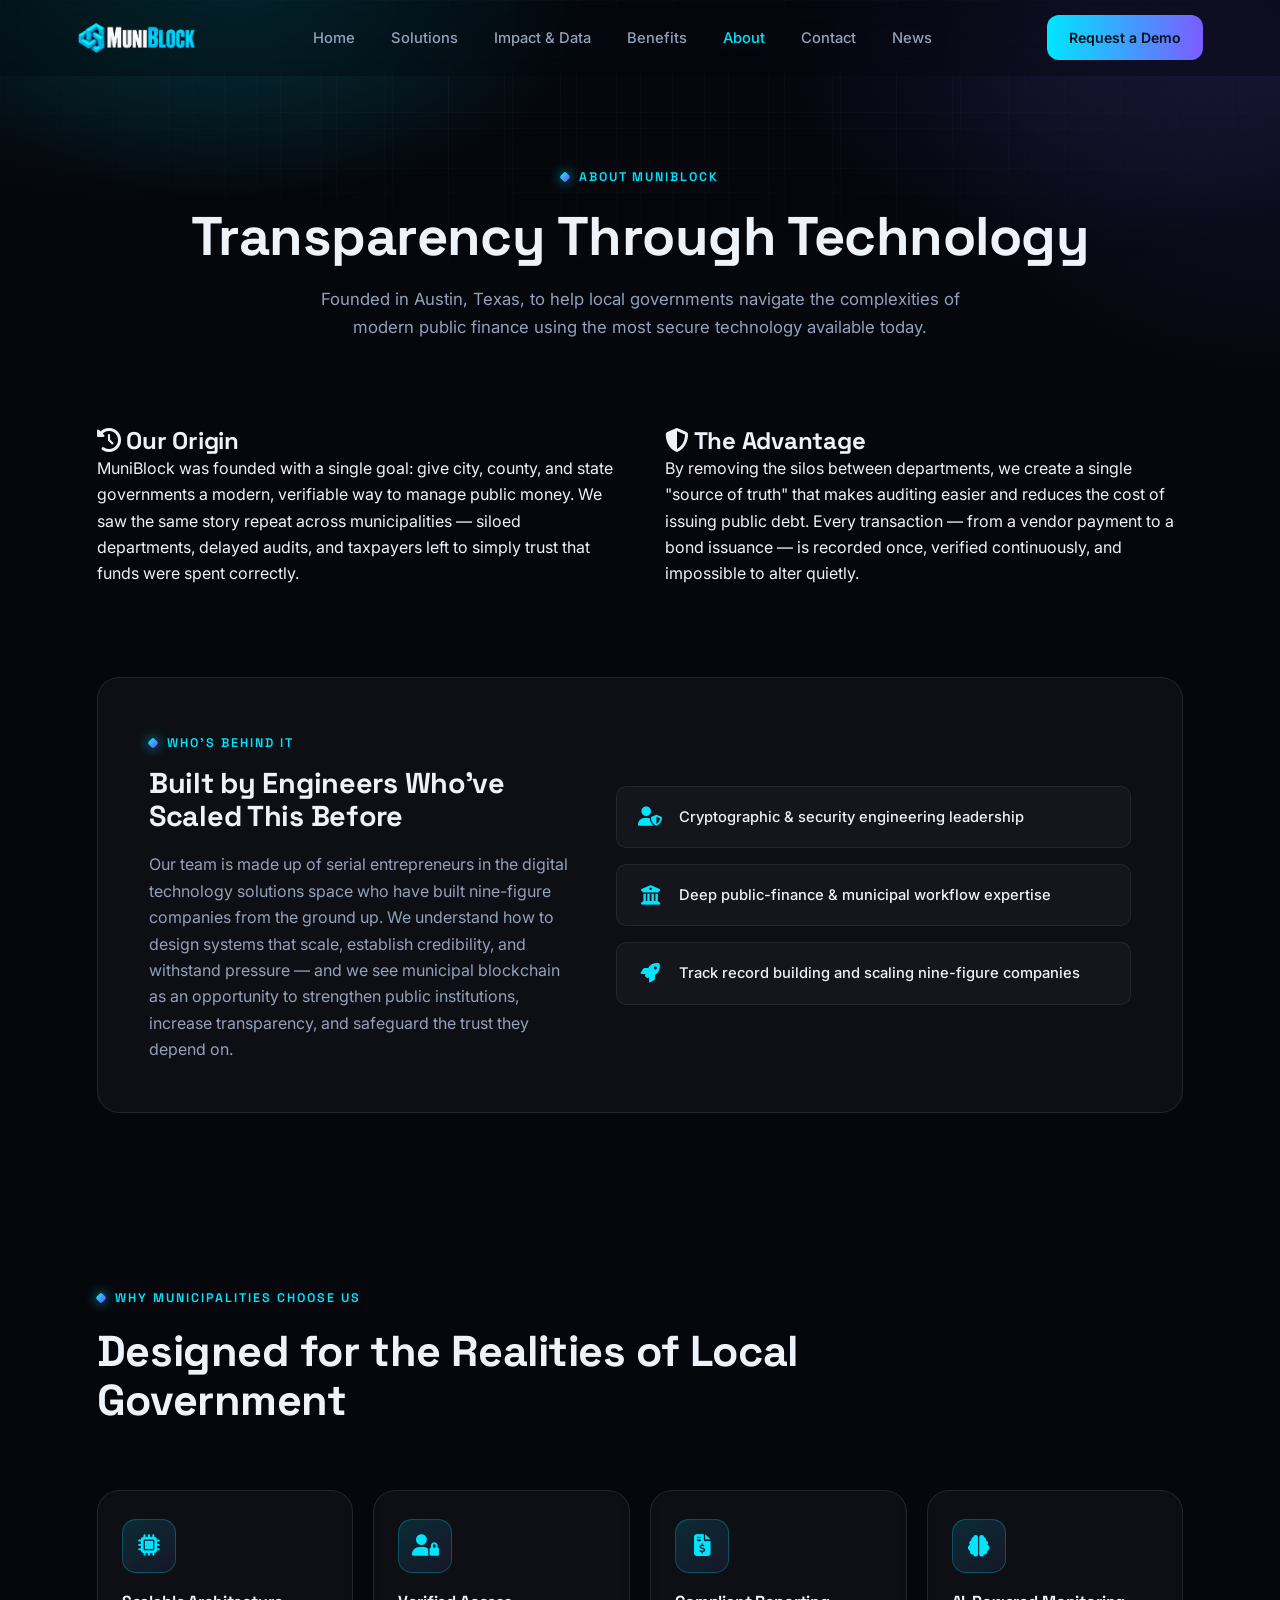
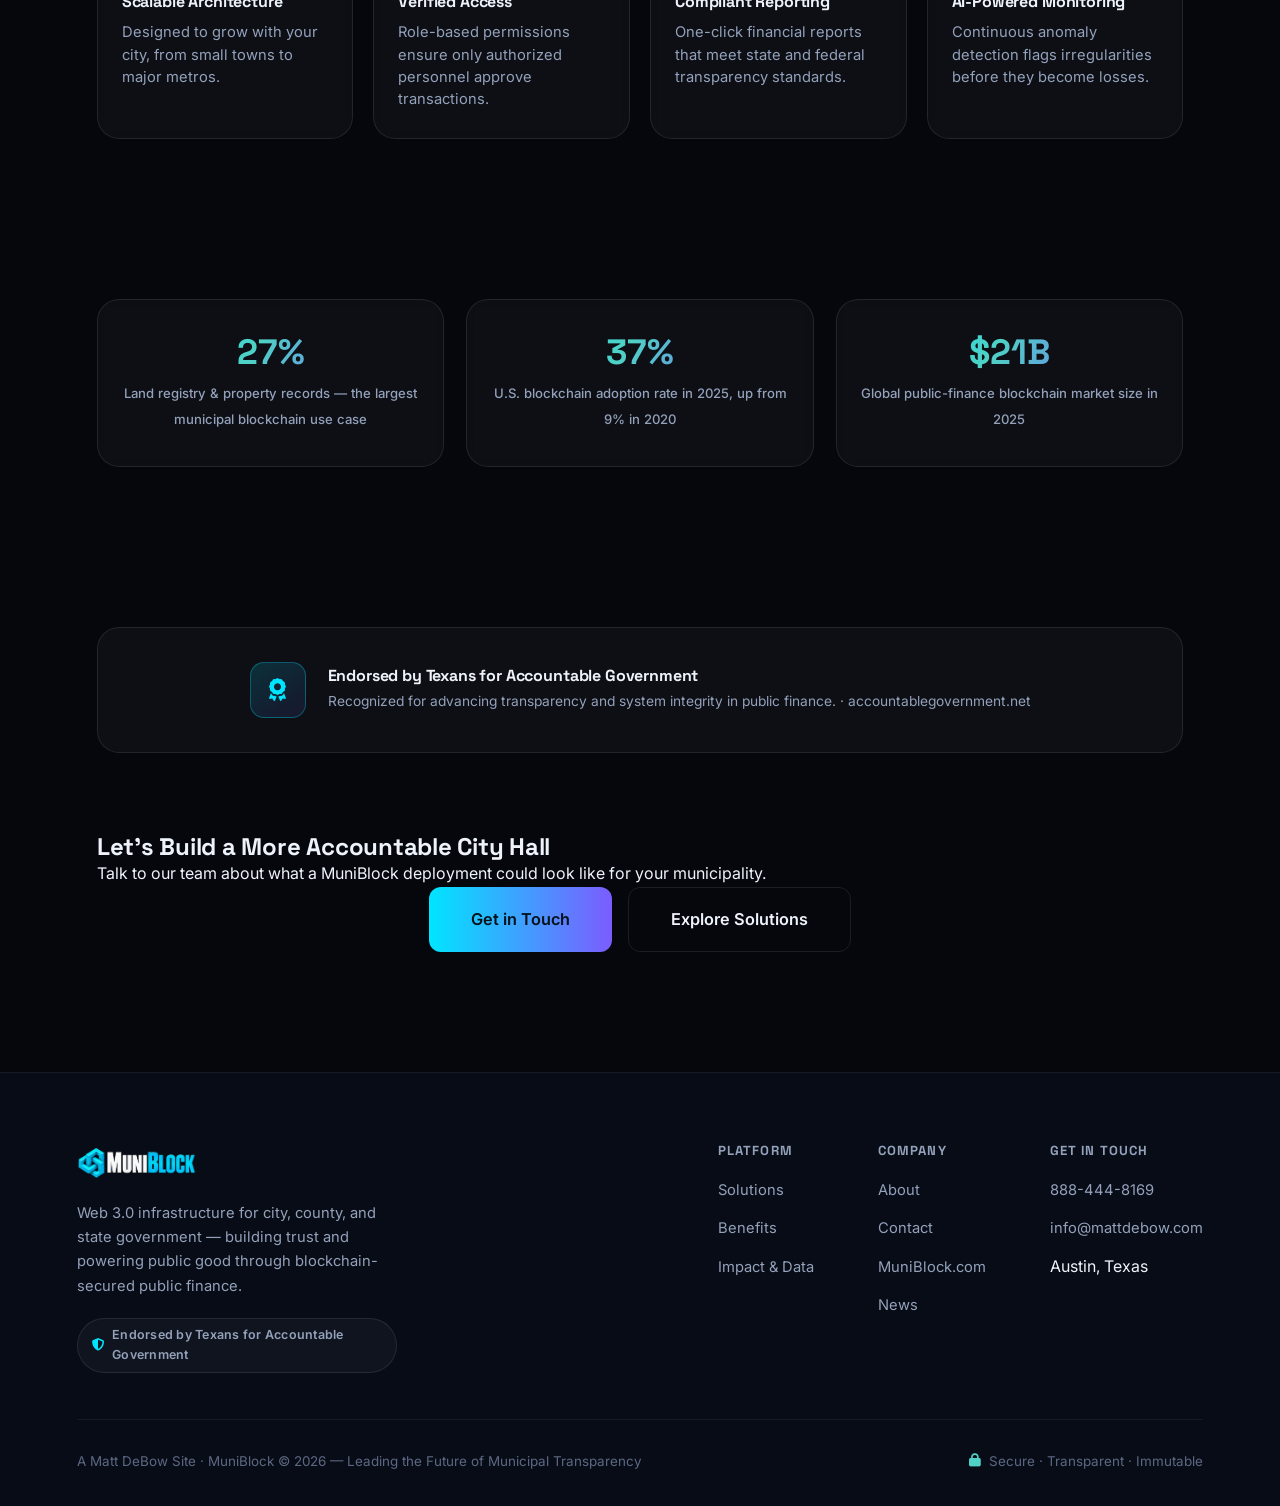
==== about.html @ d95deb4a "!San_marcos" ====
<!DOCTYPE html>
<html lang="en">
<head>
    <meta charset="UTF-8">
    <meta name="viewport" content="width=device-width, initial-scale=1.0">
    <title>About | MuniBlock</title>
    <meta name="description" content="MuniBlock was founded in Austin, Texas to help local governments modernize public finance with blockchain-secured, verifiable technology.">
    <link rel="icon" href="images/favicon.svg" type="image/svg+xml">
    <link rel="preconnect" href="https://fonts.googleapis.com">
    <link rel="preconnect" href="https://fonts.gstatic.com" crossorigin>
    <link href="https://fonts.googleapis.com/css2?family=Space+Grotesk:wght@500;600;700&family=Inter:wght@400;500;600;700&display=swap" rel="stylesheet">
    <link href="https://cdnjs.cloudflare.com/ajax/libs/font-awesome/6.5.1/css/all.min.css" rel="stylesheet">
    <link rel="stylesheet" href="css/global.css">
    <link rel="stylesheet" href="css/about.css">
</head>
<body>

    <div id="header-placeholder"></div>

    <header class="page-hero">
        <div class="eyebrow">About MuniBlock</div>
        <h1>Transparency Through Technology</h1>
        <p>Founded in Austin, Texas, to help local governments navigate the complexities of modern public finance using the most secure technology available today.</p>
    </header>

    <div class="container">

        <section class="about-intro grid-2 reveal">
            <div>
                <h2 class="section-title"><i class="fas fa-clock-rotate-left"></i> Our Origin</h2>
                <p>MuniBlock was founded with a single goal: give city, county, and state governments a modern, verifiable way to manage public money. We saw the same story repeat across municipalities — siloed departments, delayed audits, and taxpayers left to simply trust that funds were spent correctly.</p>
            </div>
            <div>
                <h2 class="section-title"><i class="fas fa-shield-halved"></i> The Advantage</h2>
                <p>By removing the silos between departments, we create a single "source of truth" that makes auditing easier and reduces the cost of issuing public debt. Every transaction — from a vendor payment to a bond issuance — is recorded once, verified continuously, and impossible to alter quietly.</p>
            </div>
        </section>

        <section class="team-panel reveal">
            <div>
                <div class="eyebrow">Who's Behind It</div>
                <h2>Built by Engineers Who've Scaled This Before</h2>
                <p>Our team is made up of serial entrepreneurs in the digital technology solutions space who have built nine-figure companies from the ground up. We understand how to design systems that scale, establish credibility, and withstand pressure — and we see municipal blockchain as an opportunity to strengthen public institutions, increase transparency, and safeguard the trust they depend on.</p>
            </div>
            <div class="team-badges">
                <div class="team-badge"><i class="fas fa-user-shield"></i><span>Cryptographic &amp; security engineering leadership</span></div>
                <div class="team-badge"><i class="fas fa-building-columns"></i><span>Deep public-finance &amp; municipal workflow expertise</span></div>
                <div class="team-badge"><i class="fas fa-rocket"></i><span>Track record building and scaling nine-figure companies</span></div>
            </div>
        </section>

        <section class="section-tight">
            <div class="section-header align-left reveal">
                <div class="eyebrow">Why Municipalities Choose Us</div>
                <h2>Designed for the Realities of Local Government</h2>
            </div>

            <div class="advantage-grid reveal-stagger">
                <div class="card">
                    <div class="icon-badge"><i class="fas fa-microchip"></i></div>
                    <h4 style="margin-bottom:10px; margin-top:20px;">Scalable Architecture</h4>
                    <p style="color:var(--text-dim); font-size:0.92rem;">Designed to grow with your city, from small towns to major metros.</p>
                </div>
                <div class="card">
                    <div class="icon-badge"><i class="fas fa-user-lock"></i></div>
                    <h4 style="margin-bottom:10px; margin-top:20px;">Verified Access</h4>
                    <p style="color:var(--text-dim); font-size:0.92rem;">Role-based permissions ensure only authorized personnel approve transactions.</p>
                </div>
                <div class="card">
                    <div class="icon-badge"><i class="fas fa-file-invoice-dollar"></i></div>
                    <h4 style="margin-bottom:10px; margin-top:20px;">Compliant Reporting</h4>
                    <p style="color:var(--text-dim); font-size:0.92rem;">One-click financial reports that meet state and federal transparency standards.</p>
                </div>
                <div class="card">
                    <div class="icon-badge"><i class="fas fa-brain"></i></div>
                    <h4 style="margin-bottom:10px; margin-top:20px;">AI-Powered Monitoring</h4>
                    <p style="color:var(--text-dim); font-size:0.92rem;">Continuous anomaly detection flags irregularities before they become losses.</p>
                </div>
            </div>
        </section>

        <section class="section-tight">
            <div class="mini-stats reveal-stagger">
                <div class="card mini-stat">
                    <span class="stat-num"><span class="counter" data-target="30" data-suffix="%">0%</span></span>
                    <span class="stat-label">Land registry &amp; property records — the largest municipal blockchain use case</span>
                </div>
                <div class="card mini-stat">
                    <span class="stat-num"><span class="counter" data-target="42" data-suffix="%">0%</span></span>
                    <span class="stat-label">U.S. blockchain adoption rate in 2025, up from 9% in 2020</span>
                </div>
                <div class="card mini-stat">
                    <span class="stat-num"><span class="counter" data-target="24" data-prefix="$" data-suffix="B">$0B</span></span>
                    <span class="stat-label">Global public-finance blockchain market size in 2025</span>
                </div>
            </div>
        </section>

        <section class="section-tight">
            <div class="endorsement-strip reveal">
                <div class="badge-icon"><i class="fas fa-award"></i></div>
                <div style="text-align:left;">
                    <h5>Endorsed by Texans for Accountable Government</h5>
                    <p>Recognized for advancing transparency and system integrity in public finance. &middot; accountablegovernment.net</p>
                </div>
            </div>
        </section>

    </div>

    <section class="container" style="padding-bottom: 120px;">
        <div class="cta-banner reveal">
            <h2>Let's Build a More Accountable City Hall</h2>
            <p>Talk to our team about what a MuniBlock deployment could look like for your municipality.</p>
            <div class="hero-btns">
                <a href="contact.html" class="btn btn-large">Get in Touch</a>
                <a href="solutions.html" class="btn btn-outline btn-large">Explore Solutions</a>
            </div>
        </div>
    </section>

    <div id="footer-placeholder"></div>

    <script src="js/main.js"></script>
</body>
</html>
---- css/global.css ----
/* =========================================================================
   MUNIBLOCK — GLOBAL DESIGN SYSTEM
   Cybersecurity / Web3 / municipal-finance aesthetic.
   Deep space navy, electric cyan + violet accents, glass surfaces.
   ========================================================================= */

:root {
    /* --- Core surfaces --- */
    --bg: #05070d;
    --bg-alt: #080c16;
    --bg-soft: #0a0f1c;
    --surface: #0d1420;
    --surface-2: #101a2c;
    --glass: rgba(255, 255, 255, 0.035);
    --glass-strong: rgba(255, 255, 255, 0.06);
    --border: rgba(255, 255, 255, 0.09);
    --border-soft: rgba(255, 255, 255, 0.06);

    /* --- Brand accents --- */
    --cyan: #00e5ff;
    --cyan-soft: #4fd1c5;
    --violet: #7c5cff;
    --violet-soft: #a78bfa;
    --green: #34d399;
    --red: #f87171;
    --amber: #fbbf24;

    --gradient-brand: linear-gradient(120deg, #00e5ff 0%, #4fd1c5 45%, #7c5cff 100%);
    --gradient-brand-flat: linear-gradient(90deg, #00e5ff, #7c5cff);
    --gradient-fade: linear-gradient(180deg, rgba(0, 229, 255, 0.08), transparent 70%);
    --gradient-card: linear-gradient(160deg, rgba(0, 229, 255, 0.07), rgba(124, 92, 255, 0.02) 60%);

    /* --- Text --- */
    --text: #eef3fb;
    --text-dim: #93a1ba;
    --text-dimmer: #5c6883;

    /* --- Shape / motion --- */
    --radius-lg: 22px;
    --radius: 16px;
    --radius-sm: 10px;
    --transition: 0.25s cubic-bezier(0.4, 0, 0.2, 1);
    --transition-slow: 0.6s cubic-bezier(0.16, 1, 0.3, 1);
    --shadow-glow-cyan: 0 0 1px rgba(0, 229, 255, 0.6), 0 12px 40px rgba(0, 229, 255, 0.12);
    --shadow-glow-violet: 0 12px 40px rgba(124, 92, 255, 0.18);
    --shadow-card: 0 20px 60px rgba(0, 0, 0, 0.45);
    --nav-h: 76px;
}

/* =========================================================================
   RESET
   ========================================================================= */
* {
    margin: 0;
    padding: 0;
    box-sizing: border-box;
}

html {
    scroll-behavior: smooth;
    scroll-padding-top: var(--nav-h);
}

body {
    background-color: var(--bg);
    color: var(--text);
    font-family: 'Inter', -apple-system, BlinkMacSystemFont, 'Segoe UI', sans-serif;
    line-height: 1.65;
    overflow-x: hidden;
    position: relative;
}

img { max-width: 100%; display: block; }
a { color: inherit; }
ul { list-style: none; }
button { font-family: inherit; }

h1, h2, h3, h4, h5 {
    font-family: 'Space Grotesk', 'Inter', sans-serif;
    font-weight: 700;
    line-height: 1.15;
    letter-spacing: -0.01em;
}

::selection { background: rgba(0, 229, 255, 0.25); color: #fff; }

/* Ambient grid + glow backdrop applied globally */
body::before {
    content: "";
    position: fixed;
    inset: 0;
    z-index: -2;
    background-image:
        linear-gradient(rgba(255, 255, 255, 0.025) 1px, transparent 1px),
        linear-gradient(90deg, rgba(255, 255, 255, 0.025) 1px, transparent 1px);
    background-size: 64px 64px;
    mask-image: radial-gradient(ellipse 90% 60% at 50% 0%, #000 10%, transparent 75%);
    -webkit-mask-image: radial-gradient(ellipse 90% 60% at 50% 0%, #000 10%, transparent 75%);
}

body::after {
    content: "";
    position: fixed;
    inset: 0;
    z-index: -3;
    background:
        radial-gradient(700px 420px at 12% -5%, rgba(0, 229, 255, 0.10), transparent 60%),
        radial-gradient(600px 500px at 100% 10%, rgba(124, 92, 255, 0.10), transparent 60%),
        var(--bg);
}

/* =========================================================================
   LAYOUT PRIMITIVES
   ========================================================================= */
.container { max-width: 1240px; margin: 0 auto; padding: 0 6%; }
.section { padding: 120px 0; position: relative; }
.section-tight { padding: 80px 0; }

@media (max-width: 992px) {
    .section { padding: 90px 0; }
}
@media (max-width: 600px) {
    .container { padding: 0 24px; }
    .section { padding: 70px 0; }
}

.section-header { text-align: center; max-width: 760px; margin: 0 auto 64px; }
.section-header.align-left { margin-left: 0; text-align: left; }

.eyebrow {
    display: inline-flex;
    align-items: center;
    gap: 10px;
    font-family: 'Space Grotesk', sans-serif;
    font-size: 0.78rem;
    font-weight: 600;
    letter-spacing: 0.16em;
    text-transform: uppercase;
    color: var(--cyan);
    margin-bottom: 18px;
}

.eyebrow::before {
    content: "";
    width: 8px;
    height: 8px;
    border-radius: 2px;
    background: var(--gradient-brand-flat);
    box-shadow: 0 0 12px rgba(0, 229, 255, 0.8);
    transform: rotate(45deg);
    flex-shrink: 0;
}

.section-header h2, .section-title-lg {
    font-size: clamp(1.9rem, 3.4vw, 2.7rem);
    margin-bottom: 18px;
}

.section-header p {
    color: var(--text-dim);
    font-size: 1.08rem;
    max-width: 620px;
    margin: 0 auto;
}

.section-header.align-left p { margin: 0; }

.text-gradient {
    background: var(--gradient-brand);
    -webkit-background-clip: text;
    background-clip: text;
    color: transparent;
}

.pill-tag {
    display: inline-flex;
    align-items: center;
    gap: 8px;
    padding: 6px 14px;
    border-radius: 100px;
    background: var(--glass);
    border: 1px solid var(--border);
    font-size: 0.78rem;
    font-weight: 600;
    color: var(--text-dim);
    letter-spacing: 0.02em;
}

/* =========================================================================
   PAGE HERO (shared, smaller hero for interior pages)
   ========================================================================= */
.page-hero {
    position: relative;
    padding: calc(var(--nav-h) + 86px) 6% 86px;
    text-align: center;
    overflow: hidden;
    isolation: isolate;
}

.page-hero::before {
    content: "";
    position: absolute;
    inset: 0;
    z-index: -1;
    background-image:
        linear-gradient(rgba(255, 255, 255, 0.03) 1px, transparent 1px),
        linear-gradient(90deg, rgba(255, 255, 255, 0.03) 1px, transparent 1px);
    background-size: 56px 56px;
    mask-image: radial-gradient(ellipse 80% 100% at 50% 0%, #000 0%, transparent 80%);
    -webkit-mask-image: radial-gradient(ellipse 80% 100% at 50% 0%, #000 0%, transparent 80%);
}

.page-hero::after {
    content: "";
    position: absolute;
    inset: 0;
    z-index: -1;
    background:
        radial-gradient(560px 320px at 20% 0%, rgba(0, 229, 255, 0.12), transparent 65%),
        radial-gradient(520px 340px at 85% 10%, rgba(124, 92, 255, 0.11), transparent 65%);
}

.page-hero .eyebrow { justify-content: center; }
.page-hero h1 { font-size: clamp(2.2rem, 4.4vw, 3.4rem); margin-bottom: 18px; }
.page-hero p { color: var(--text-dim); max-width: 640px; margin: 0 auto; font-size: 1.05rem; }

@media (max-width: 700px) {
    .page-hero { padding: calc(var(--nav-h) + 60px) 6% 60px; }
}

/* =========================================================================
   CHAIN-LINK DIVIDER (brand motif, reused across pages)
   ========================================================================= */
.chain-divider {
    height: 22px;
    background-image: repeating-linear-gradient(
        90deg,
        transparent 0, transparent 10px,
        rgba(0, 229, 255, 0.35) 10px, rgba(0, 229, 255, 0.35) 26px,
        transparent 26px, transparent 36px
    );
    -webkit-mask-image: radial-gradient(ellipse 8px 8px, #000 60%, transparent 65%);
    mask-image: radial-gradient(ellipse 8px 8px, #000 60%, transparent 65%);
    -webkit-mask-repeat: repeat-x;
    mask-repeat: repeat-x;
    -webkit-mask-size: 36px 22px;
    mask-size: 36px 22px;
    opacity: 0.5;
}

.divider-fade {
    height: 1px;
    background: linear-gradient(90deg, transparent, var(--border) 20%, var(--border) 80%, transparent);
}

/* =========================================================================
   NAVIGATION
   ========================================================================= */
nav {
    display: flex;
    justify-content: space-between;
    align-items: center;
    padding: 0 6%;
    height: var(--nav-h);
    background: rgba(5, 7, 13, 0.35);
    backdrop-filter: blur(18px);
    -webkit-backdrop-filter: blur(18px);
    position: fixed;
    width: 100%;
    top: 0;
    z-index: 1000;
    border-bottom: 1px solid transparent;
    transition: background var(--transition), border-color var(--transition);
}

.logo-img {
    height: 40px; /* Adjust height to match your navbar layout */
    width: auto;  /* Maintains aspect ratio */
    display: block;
}

nav.scrolled {
    background: rgba(6, 9, 17, 0.82);
    border-bottom: 1px solid var(--border-soft);
}

.logo-link {
    text-decoration: none;
    color: inherit;
    display: flex;
    align-items: center;
    gap: 12px;
}

.logo-mark {
    width: 38px;
    height: 38px;
    border-radius: 10px;
    background: linear-gradient(145deg, rgba(0, 229, 255, 0.16), rgba(124, 92, 255, 0.12));
    border: 1px solid rgba(0, 229, 255, 0.35);
    display: flex;
    align-items: center;
    justify-content: center;
    position: relative;
    flex-shrink: 0;
}

.logo-mark svg { width: 20px; height: 20px; }

.logo {
    font-family: 'Space Grotesk', sans-serif;
    font-size: 1.3rem;
    font-weight: 700;
    letter-spacing: -0.01em;
}

.logo span { color: var(--cyan); }

nav ul { display: flex; align-items: center; gap: 36px; }

nav ul li a {
    color: var(--text-dim);
    text-decoration: none;
    font-size: 0.92rem;
    font-weight: 500;
    transition: color var(--transition);
    position: relative;
}

nav ul li a::after {
    content: "";
    position: absolute;
    left: 0;
    bottom: -6px;
    width: 0;
    height: 2px;
    background: var(--gradient-brand-flat);
    transition: width var(--transition);
}

nav ul li a:hover { color: var(--text); }
nav ul li a:hover::after { width: 100%; }
nav ul li a.active { color: var(--cyan); }

.nav-cta { display: flex; align-items: center; gap: 28px; }
.nav-cta .btn { padding: 11px 22px; font-size: 0.88rem; }

/* Mobile nav toggle */
.nav-toggle { display: none; }
.nav-toggle-label {
    display: none;
    cursor: pointer;
    padding: 0;
    z-index: 1001;
    width: 28px;
    height: 24px;
    align-items: center;
    justify-content: center;
    margin-left: auto;
}

.nav-toggle-label span,
.nav-toggle-label span::before,
.nav-toggle-label span::after {
    display: block;
    background: var(--text);
    height: 2px;
    width: 24px;
    position: relative;
    transition: all 0.3s ease;
    border-radius: 2px;
}

.nav-toggle-label span::before,
.nav-toggle-label span::after { content: ''; position: absolute; left: 0; }
.nav-toggle-label span::before { top: -8px; }
.nav-toggle-label span::after { top: 8px; }

.nav-toggle:checked ~ .nav-toggle-label span { background: transparent; }
.nav-toggle:checked ~ .nav-toggle-label span::before { top: 0; transform: rotate(45deg); }
.nav-toggle:checked ~ .nav-toggle-label span::after { top: 0; transform: rotate(-45deg); }

@media screen and (max-width: 860px) {
    .nav-toggle-label { display: flex; }

    .nav-cta .btn { display: none; }

    nav ul {
        position: fixed;
        top: 0;
        left: 0;
        width: 100%;
        height: 100vh;
        background: rgba(5, 7, 13, 0.98);
        backdrop-filter: blur(20px);
        flex-direction: column;
        align-items: center;
        justify-content: center;
        gap: 34px;
        clip-path: circle(0px at top right);
        transition: clip-path 0.4s ease-in-out;
    }

    .nav-toggle:checked ~ ul { clip-path: circle(150% at top right); }

    nav ul li a {
        font-size: 1.4rem;
        color: var(--text) !important;
    }
}

/* =========================================================================
   BUTTONS
   ========================================================================= */
.btn {
    background: var(--gradient-brand-flat);
    color: #04121a;
    padding: 15px 32px;
    border-radius: 12px;
    text-decoration: none;
    font-weight: 600;
    font-size: 0.95rem;
    transition: transform var(--transition), box-shadow var(--transition), filter var(--transition);
    display: inline-flex;
    align-items: center;
    gap: 10px;
    border: none;
    cursor: pointer;
    white-space: nowrap;
}

.btn:hover {
    transform: translateY(-3px);
    box-shadow: 0 14px 34px rgba(0, 229, 255, 0.28);
    filter: brightness(1.06);
}

.btn-outline {
    background: transparent;
    color: var(--text);
    border: 1px solid var(--border);
    box-shadow: none;
}

.btn-outline:hover {
    border-color: var(--cyan);
    color: var(--cyan);
    box-shadow: 0 0 0 1px rgba(0, 229, 255, 0.2), 0 10px 30px rgba(0, 229, 255, 0.12);
}

.btn-ghost {
    background: transparent;
    color: var(--cyan);
    padding: 8px 0;
    border-radius: 0;
}

.btn-ghost:hover { transform: translateX(4px); box-shadow: none; }
.btn-large { padding: 18px 42px; font-size: 1.02rem; }
.btn-block { width: 100%; justify-content: center; }

.hero-btns { display: flex; gap: 16px; flex-wrap: wrap; justify-content: center; }

/* =========================================================================
   CARDS (glass)
   ========================================================================= */
.card, .feature-card {
    background: var(--glass);
    border: 1px solid var(--border);
    border-radius: var(--radius-lg);
    backdrop-filter: blur(6px);
    transition: transform var(--transition-slow), border-color var(--transition), background var(--transition);
    position: relative;
    overflow: hidden;
}

.card::before, .feature-card::before {
    content: "";
    position: absolute;
    inset: 0;
    background: var(--gradient-card);
    opacity: 0;
    transition: opacity var(--transition);
    pointer-events: none;
}

.card:hover, .feature-card:hover {
    transform: translateY(-6px);
    border-color: rgba(0, 229, 255, 0.4);
    background: var(--glass-strong);
}

.card:hover::before, .feature-card:hover::before { opacity: 1; }

.feature-grid {
    display: grid;
    grid-template-columns: repeat(auto-fit, minmax(280px, 1fr));
    gap: 26px;
}

.feature-card {
    padding: 42px 36px;
    text-align: left;
}

.feature-card .icon-badge { margin-bottom: 24px; }
.feature-card h3 { font-size: 1.18rem; margin-bottom: 12px; }
.feature-card p { color: var(--text-dim); font-size: 0.96rem; }

.icon-badge {
    width: 54px;
    height: 54px;
    border-radius: 14px;
    background: linear-gradient(145deg, rgba(0, 229, 255, 0.14), rgba(124, 92, 255, 0.08));
    border: 1px solid rgba(0, 229, 255, 0.25);
    display: flex;
    align-items: center;
    justify-content: center;
    font-size: 1.35rem;
    color: var(--cyan);
    position: relative;
    z-index: 1;
}

/* =========================================================================
   STAT STRIP / COUNTERS
   ========================================================================= */
.stat-strip {
    display: grid;
    grid-template-columns: repeat(4, 1fr);
    border: 1px solid var(--border);
    border-radius: var(--radius-lg);
    background: var(--glass);
    backdrop-filter: blur(6px);
    overflow: hidden;
}

.stat-item {
    padding: 32px 24px;
    text-align: center;
    border-right: 1px solid var(--border-soft);
    position: relative;
}

.stat-item:last-child { border-right: none; }

.stat-num {
    font-family: 'Space Grotesk', sans-serif;
    font-size: clamp(1.8rem, 3vw, 2.6rem);
    font-weight: 700;
    background: var(--gradient-brand);
    -webkit-background-clip: text;
    background-clip: text;
    color: transparent;
    display: block;
    line-height: 1;
    margin-bottom: 10px;
}

.stat-label {
    font-size: 0.82rem;
    color: var(--text-dim);
    font-weight: 500;
}

@media (max-width: 860px) {
    .stat-strip { grid-template-columns: repeat(2, 1fr); }
    .stat-item:nth-child(2) { border-right: none; }
    .stat-item:nth-child(1), .stat-item:nth-child(2) { border-bottom: 1px solid var(--border-soft); }
}

/* =========================================================================
   REVEAL ON SCROLL
   ========================================================================= */
.reveal {
    opacity: 0;
    transform: translateY(28px);
    transition: opacity 0.8s cubic-bezier(0.16, 1, 0.3, 1), transform 0.8s cubic-bezier(0.16, 1, 0.3, 1);
}
.reveal.in-view { opacity: 1; transform: translateY(0); }
.reveal-stagger.in-view > * { opacity: 1; transform: translateY(0); }
.reveal-stagger > * {
    opacity: 0;
    transform: translateY(24px);
    transition: opacity 0.7s cubic-bezier(0.16, 1, 0.3, 1), transform 0.7s cubic-bezier(0.16, 1, 0.3, 1);
}
.reveal-stagger > *:nth-child(1) { transition-delay: 0.03s; }
.reveal-stagger > *:nth-child(2) { transition-delay: 0.11s; }
.reveal-stagger > *:nth-child(3) { transition-delay: 0.19s; }
.reveal-stagger > *:nth-child(4) { transition-delay: 0.27s; }
.reveal-stagger > *:nth-child(5) { transition-delay: 0.35s; }
.reveal-stagger > *:nth-child(6) { transition-delay: 0.43s; }

@media (prefers-reduced-motion: reduce) {
    .reveal, .reveal-stagger > * { opacity: 1; transform: none; transition: none; }
    html { scroll-behavior: auto; }
}

/* =========================================================================
   TABLES (legacy vs blockchain / ROI)
   ========================================================================= */
.data-table-wrap {
    border: 1px solid var(--border);
    border-radius: var(--radius-lg);
    overflow: hidden;
    background: var(--glass);
}

table.data-table { width: 100%; border-collapse: collapse; font-size: 0.92rem; }

.data-table th {
    text-align: left;
    padding: 16px 22px;
    background: rgba(255, 255, 255, 0.04);
    color: var(--text);
    font-family: 'Space Grotesk', sans-serif;
    font-size: 0.8rem;
    text-transform: uppercase;
    letter-spacing: 0.06em;
    border-bottom: 1px solid var(--border);
}

.data-table td {
    padding: 16px 22px;
    border-bottom: 1px solid var(--border-soft);
    color: var(--text-dim);
    vertical-align: top;
}

.data-table tr:last-child td { border-bottom: none; }
.data-table td.rank {
    font-family: 'Space Grotesk', sans-serif;
    color: var(--cyan);
    font-weight: 700;
    width: 50px;
}
.data-table td strong, .data-table td.emph { color: var(--text); font-weight: 600; }

/* =========================================================================
   BAR CHART (CSS-driven, animates on scroll)
   ========================================================================= */
.bar-chart {
    display: flex;
    align-items: flex-end;
    gap: clamp(6px, 1.6vw, 20px);
    height: 260px;
    padding: 0 6px;
    border-bottom: 1px solid var(--border);
    position: relative;
}

.bar-chart::before {
    content: "";
    position: absolute;
    inset: 0 0 0 0;
    background-image: repeating-linear-gradient(0deg, var(--border-soft) 0, var(--border-soft) 1px, transparent 1px, transparent 25%);
    pointer-events: none;
}

.bar-col {
    flex: 1;
    display: flex;
    flex-direction: column;
    align-items: center;
    justify-content: flex-end;
    height: 100%;
    gap: 10px;
    min-width: 0;
}

.bar-col .bar-value {
    font-family: 'Space Grotesk', sans-serif;
    font-weight: 700;
    font-size: clamp(0.7rem, 1.4vw, 0.95rem);
    color: var(--text);
    white-space: nowrap;
}

.bar-col .bar-fill {
    width: 100%;
    max-width: 46px;
    border-radius: 6px 6px 2px 2px;
    background: var(--gradient-brand-flat);
    height: 0%;
    transition: height 1.1s cubic-bezier(0.16, 1, 0.3, 1);
    box-shadow: 0 0 18px rgba(0, 229, 255, 0.25);
}

.bar-col.alt .bar-fill { background: linear-gradient(180deg, var(--violet-soft), var(--violet)); box-shadow: 0 0 18px rgba(124, 92, 255, 0.25); }

.bar-chart.in-view .bar-fill { height: var(--h); }

.bar-col .bar-label {
    font-size: 0.74rem;
    color: var(--text-dimmer);
    text-align: center;
    margin-top: 4px;
}

.chart-legend { display: flex; gap: 24px; margin-top: 20px; flex-wrap: wrap; justify-content: center; }
.chart-legend .legend-item { display: flex; align-items: center; gap: 8px; font-size: 0.85rem; color: var(--text-dim); }
.chart-legend .dot { width: 10px; height: 10px; border-radius: 3px; }

/* =========================================================================
   DONUT CHART (conic-gradient)
   ========================================================================= */
.donut-wrap { display: flex; align-items: center; gap: 44px; flex-wrap: wrap; justify-content: center; }

.donut {
    width: 240px;
    height: 240px;
    border-radius: 50%;
    background: conic-gradient(var(--donut-stops, var(--cyan) 0 100%));
    position: relative;
    flex-shrink: 0;
    box-shadow: 0 0 60px rgba(0, 229, 255, 0.12);
}

.donut::before {
    content: "";
    position: absolute;
    inset: 20%;
    background: var(--bg-soft);
    border-radius: 50%;
    border: 1px solid var(--border);
    display: flex;
}

.donut-center {
    position: absolute;
    inset: 20%;
    display: flex;
    flex-direction: column;
    align-items: center;
    justify-content: center;
    text-align: center;
}

.donut-center .num { font-family: 'Space Grotesk', sans-serif; font-size: 1.5rem; font-weight: 700; color: var(--cyan); }
.donut-center .lbl { font-size: 0.7rem; color: var(--text-dim); max-width: 100px; }

.donut-legend { display: grid; gap: 12px; min-width: 240px; }
.donut-legend .legend-row { display: flex; align-items: center; gap: 12px; font-size: 0.9rem; }
.donut-legend .dot { width: 12px; height: 12px; border-radius: 4px; flex-shrink: 0; }
.donut-legend .legend-label { color: var(--text-dim); flex: 1; }
.donut-legend .legend-pct { font-family: 'Space Grotesk', sans-serif; font-weight: 700; color: var(--text); }

/* =========================================================================
   COMPARISON (Legacy vs Blockchain) BLOCK
   ========================================================================= */
.comp-container {
    display: grid;
    grid-template-columns: 1fr 1fr;
    gap: 24px;
}

.comp-box {
    border-radius: var(--radius-lg);
    padding: 40px;
    border: 1px solid var(--border);
    position: relative;
    overflow: hidden;
}

.legacy-box { background: linear-gradient(160deg, rgba(248, 113, 113, 0.09), rgba(13, 20, 32, 0.4)); }
.modern-box { background: linear-gradient(160deg, rgba(0, 229, 255, 0.09), rgba(13, 20, 32, 0.4)); border-color: rgba(0, 229, 255, 0.3); }

.comp-label {
    font-size: 0.78rem;
    text-transform: uppercase;
    letter-spacing: 0.1em;
    color: var(--text-dim);
    margin-bottom: 20px;
}

.comp-box h3 { font-size: 1.3rem; margin-bottom: 6px; }

.comp-box ul { display: grid; gap: 16px; margin-top: 20px; }
.comp-box li { display: flex; align-items: center; gap: 12px; font-size: 0.98rem; color: var(--text); }
.legacy-box li i { color: var(--red); }
.modern-box li i { color: var(--cyan); }

@media (max-width: 860px) {
    .comp-container { grid-template-columns: 1fr; }
}

/* ============================= ROADMAP SECTION ============================= */

.roadmap-track {
    display: grid;
    grid-template-columns: repeat(4, 1fr);
    gap: 20px;
    margin-top: 40px;
    position: relative;
}

/* Base Phase Card Styling */
.phase-card {
    background: rgba(13, 20, 32, 0.4);
    border: 1px solid rgba(255, 255, 255, 0.08);
    border-radius: var(--radius-lg, 16px);
    padding: 30px 24px;
    display: flex;
    flex-direction: column;
    position: relative;
    transition: transform var(--transition, 0.3s ease), border-color var(--transition, 0.3s ease);
}

.phase-card:hover {
    transform: translateY(-4px);
    border-color: rgba(0, 229, 255, 0.3);
}

/* Phase Accent Line at top of card */
.phase-card::before {
    content: "";
    position: absolute;
    top: -1px;
    left: 20px;
    right: 20px;
    height: 1px;
    background: linear-gradient(90deg, transparent, var(--cyan, #00E5FF), transparent);
    opacity: 0.3;
}

.phase-card:last-child::before {
    background: linear-gradient(90deg, transparent, var(--violet, #7C5CFF), transparent);
}

/* Circular Phase Number Indicator */
.phase-num {
    width: 44px;
    height: 44px;
    border-radius: 50%;
    border: 1px solid var(--cyan, #00E5FF);
    color: #ffffff;
    display: flex;
    align-items: center;
    justify-content: center;
    font-size: 0.95rem;
    font-weight: 600;
    font-family: 'Space Grotesk', sans-serif;
    margin-bottom: 24px;
    background: rgba(0, 229, 255, 0.05);
    box-shadow: 0 0 12px rgba(0, 229, 255, 0.15);
}

/* Card Content Typography */
.phase-card h4 {
    font-size: 1.15rem;
    font-weight: 600;
    color: #ffffff;
    margin-bottom: 14px;
    line-height: 1.35;
}

/* Metadata Pill Badges */
.phase-meta {
    display: flex;
    flex-wrap: wrap;
    gap: 8px;
    margin-bottom: 18px;
}

.phase-meta span {
    font-size: 0.75rem;
    font-weight: 500;
    color: var(--text-dim, #94a3b8);
    background: rgba(255, 255, 255, 0.04);
    border: 1px solid rgba(255, 255, 255, 0.08);
    padding: 5px 12px;
    border-radius: 100px;
}

/* Feature List Formatting */
.phase-card ul {
    margin-top: 18px;
    display: flex;
    flex-direction: column;
    gap: 12px;
    padding: 0;
    list-style: none;
}

.phase-card ul li {
    font-size: 0.86rem;
    color: var(--text-dim, #94a3b8);
    line-height: 1.45;
    position: relative;
    padding-left: 18px;
}

.phase-card ul li::before {
    content: "→";
    position: absolute;
    left: 0;
    top: 0;
    color: var(--cyan, #00E5FF);
    font-weight: 500;
}

/* Responsive Layout */
@media (max-width: 1024px) {
    .roadmap-track {
        grid-template-columns: repeat(2, 1fr);
    }
}

@media (max-width: 600px) {
    .roadmap-track {
        grid-template-columns: 1fr;
    }
}

/* =========================================================================
   CASE STUDY / SOURCE CARDS
   ========================================================================= */
.case-grid {
    display: grid;
    grid-template-columns: repeat(auto-fit, minmax(300px, 1fr));
    gap: 22px;
}

.case-card {
    background: var(--glass);
    border: 1px solid var(--border);
    border-radius: var(--radius);
    padding: 30px;
}

.case-card .case-loc {
    display: flex;
    align-items: center;
    gap: 8px;
    font-size: 0.76rem;
    text-transform: uppercase;
    letter-spacing: 0.08em;
    color: var(--cyan-soft);
    margin-bottom: 12px;
}

.case-card h4 { font-size: 1.08rem; margin-bottom: 10px; }
.case-card p { font-size: 0.9rem; color: var(--text-dim); margin-bottom: 14px; }
.case-card .case-source { font-size: 0.76rem; color: var(--text-dimmer); border-top: 1px solid var(--border-soft); padding-top: 12px; }

/* =========================================================================
   FOOTER
   ========================================================================= */
footer {
    padding: 70px 6% 34px;
    background: var(--bg-alt);
    border-top: 1px solid var(--border-soft);
    position: relative;
}

.footer-top {
    display: flex;
    justify-content: space-between;
    gap: 40px;
    flex-wrap: wrap;
    padding-bottom: 46px;
}

.footer-brand { max-width: 320px; }
.footer-brand .logo { display: inline-flex; margin-bottom: 16px; }
.footer-brand p { color: var(--text-dim); font-size: 0.92rem; }

.footer-cols { display: flex; gap: 64px; flex-wrap: wrap; }
.footer-col h5 {
    font-family: 'Space Grotesk', sans-serif;
    font-size: 0.82rem;
    text-transform: uppercase;
    letter-spacing: 0.08em;
    color: var(--text-dim);
    margin-bottom: 18px;
}
.footer-col ul { display: grid; gap: 12px; }
.footer-col a { color: var(--text-dim); text-decoration: none; font-size: 0.92rem; transition: color var(--transition); }
.footer-col a:hover { color: var(--cyan); }

.footer-bottom {
    display: flex;
    justify-content: space-between;
    align-items: center;
    padding-top: 30px;
    border-top: 1px solid var(--border-soft);
    flex-wrap: wrap;
    gap: 14px;
    color: var(--text-dimmer);
    font-size: 0.84rem;
}

.footer-badge { display: flex; align-items: center; gap: 8px; }

@media (max-width: 700px) {
    .footer-top, .footer-bottom { flex-direction: column; align-items: flex-start; }
    .footer-cols { gap: 40px; }
}

/* =========================================================================
   MISC UTILITIES
   ========================================================================= */
.mt-0 { margin-top: 0; }
.grid-2 { display: grid; grid-template-columns: 1fr 1fr; gap: 50px; }
@media (max-width: 900px) { .grid-2 { grid-template-columns: 1fr; gap: 36px; } }

.badge-row { display: flex; gap: 14px; flex-wrap: wrap; align-items: center; }

.cyan-text { color: var(--cyan); }
.center { text-align: center; }
---- css/about.css ----
/* ============================= ABOUT PAGE ============================= */

.about-intro { margin-bottom: 90px; }

.about-intro .grid-2 h2.section-title {
    color: var(--text);
    margin-bottom: 16px;
    display: flex;
    align-items: center;
    gap: 14px;
    font-size: 1.5rem;
}

.about-intro .grid-2 h2.section-title i {
    color: var(--cyan);
    font-size: 1.2rem;
    width: 44px;
    height: 44px;
    border-radius: 12px;
    background: var(--glass);
    border: 1px solid var(--border);
    display: flex;
    align-items: center;
    justify-content: center;
    flex-shrink: 0;
}

.about-intro .grid-2 p { color: var(--text-dim); }

/* --- Team callout --- */
.team-panel {
    display: grid;
    grid-template-columns: 0.9fr 1.1fr;
    gap: 46px;
    align-items: center;
    background: var(--glass);
    border: 1px solid var(--border);
    border-radius: var(--radius-lg);
    padding: 50px clamp(24px, 4vw, 56px);
    margin-bottom: 90px;
}

@media (max-width: 900px) {
    .team-panel { grid-template-columns: 1fr; gap: 30px; }
}

.team-panel .eyebrow { margin-bottom: 14px; }
.team-panel h2 { font-size: 1.8rem; margin-bottom: 18px; }
.team-panel p { color: var(--text-dim); }

.team-badges { display: grid; gap: 16px; }
.team-badge {
    display: flex;
    align-items: center;
    gap: 16px;
    padding: 18px 20px;
    background: rgba(255, 255, 255, 0.03);
    border: 1px solid var(--border-soft);
    border-radius: var(--radius-sm);
}
.team-badge i { color: var(--cyan); font-size: 1.2rem; width: 26px; text-align: center; }
.team-badge span { font-size: 0.92rem; color: var(--text); font-weight: 500; }

/* --- ADVANTAGE GRID SECTION --- */
.advantage-grid {
    display: grid;
    grid-template-columns: repeat(4, 1fr);
    gap: 20px;
    margin-top: 20px;
}

@media (max-width: 1024px) {
    .advantage-grid {
        grid-template-columns: repeat(2, 1fr);
    }
}

@media (max-width: 580px) {
    .advantage-grid {
        grid-template-columns: 1fr;
    }
}

.advantage-grid .card {
    padding: 28px 24px;
    display: flex;
    flex-direction: column;
    height: 100%;
    box-sizing: border-box;
}

.advantage-grid .card p {
    line-height: 1.5;
}

/* --- Mini stat row --- */
.mini-stats {
    display: grid;
    grid-template-columns: repeat(3, 1fr);
    gap: 22px;
}
@media (max-width: 760px) { .mini-stats { grid-template-columns: 1fr; } }

.mini-stat {
    text-align: center;
    padding: 34px 20px;
}
.mini-stat .stat-num { font-size: 2.2rem; }

/* --- Endorsement strip --- */
.endorsement-strip {
    display: flex;
    align-items: center;
    justify-content: center;
    gap: 22px;
    flex-wrap: wrap;
    text-align: center;
    padding: 34px;
    border-radius: var(--radius-lg);
    border: 1px solid var(--border);
    background: var(--glass);
}

.endorsement-strip .badge-icon {
    width: 56px;
    height: 56px;
    border-radius: 14px;
    background: linear-gradient(145deg, rgba(0, 229, 255, 0.16), rgba(124, 92, 255, 0.1));
    border: 1px solid rgba(0, 229, 255, 0.3);
    display: flex;
    align-items: center;
    justify-content: center;
    font-size: 1.4rem;
    color: var(--cyan);
    flex-shrink: 0;
}

.endorsement-strip h5 { font-size: 1rem; margin-bottom: 4px; }
.endorsement-strip p { font-size: 0.86rem; color: var(--text-dim); }
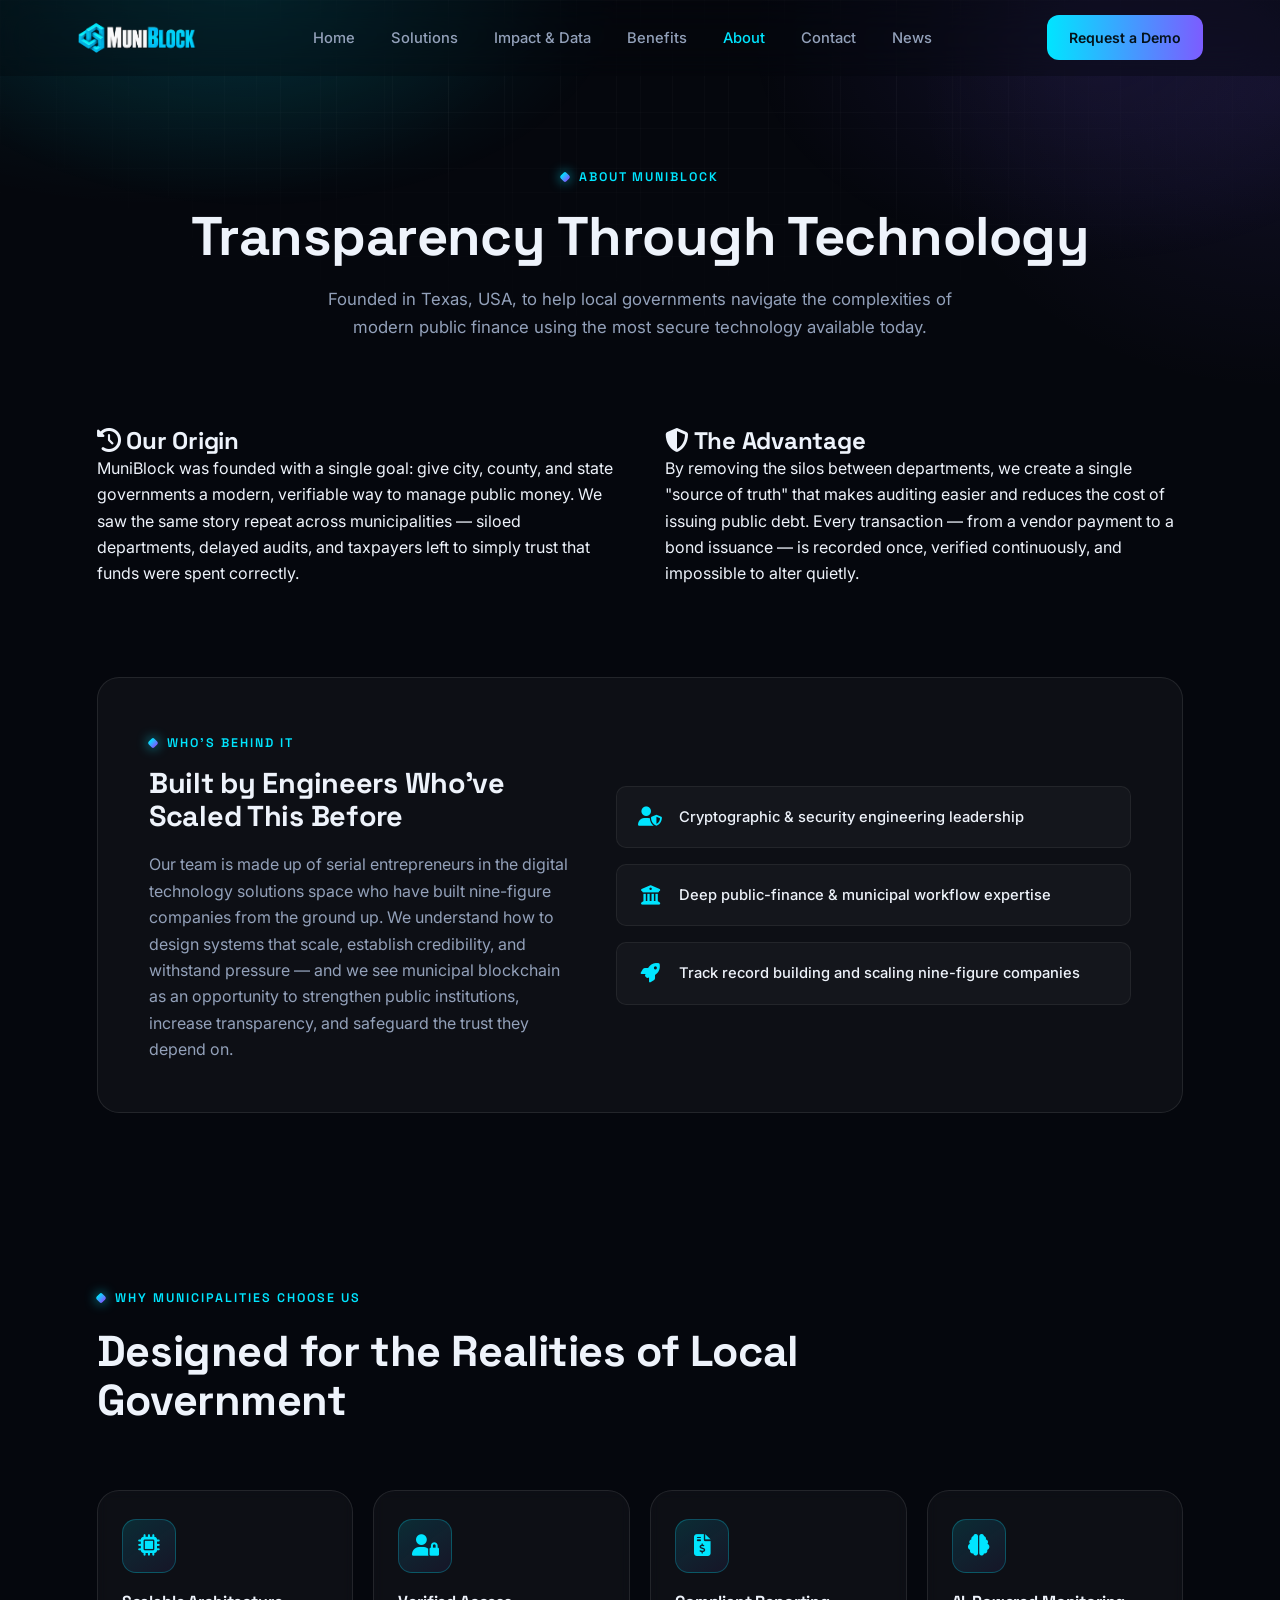
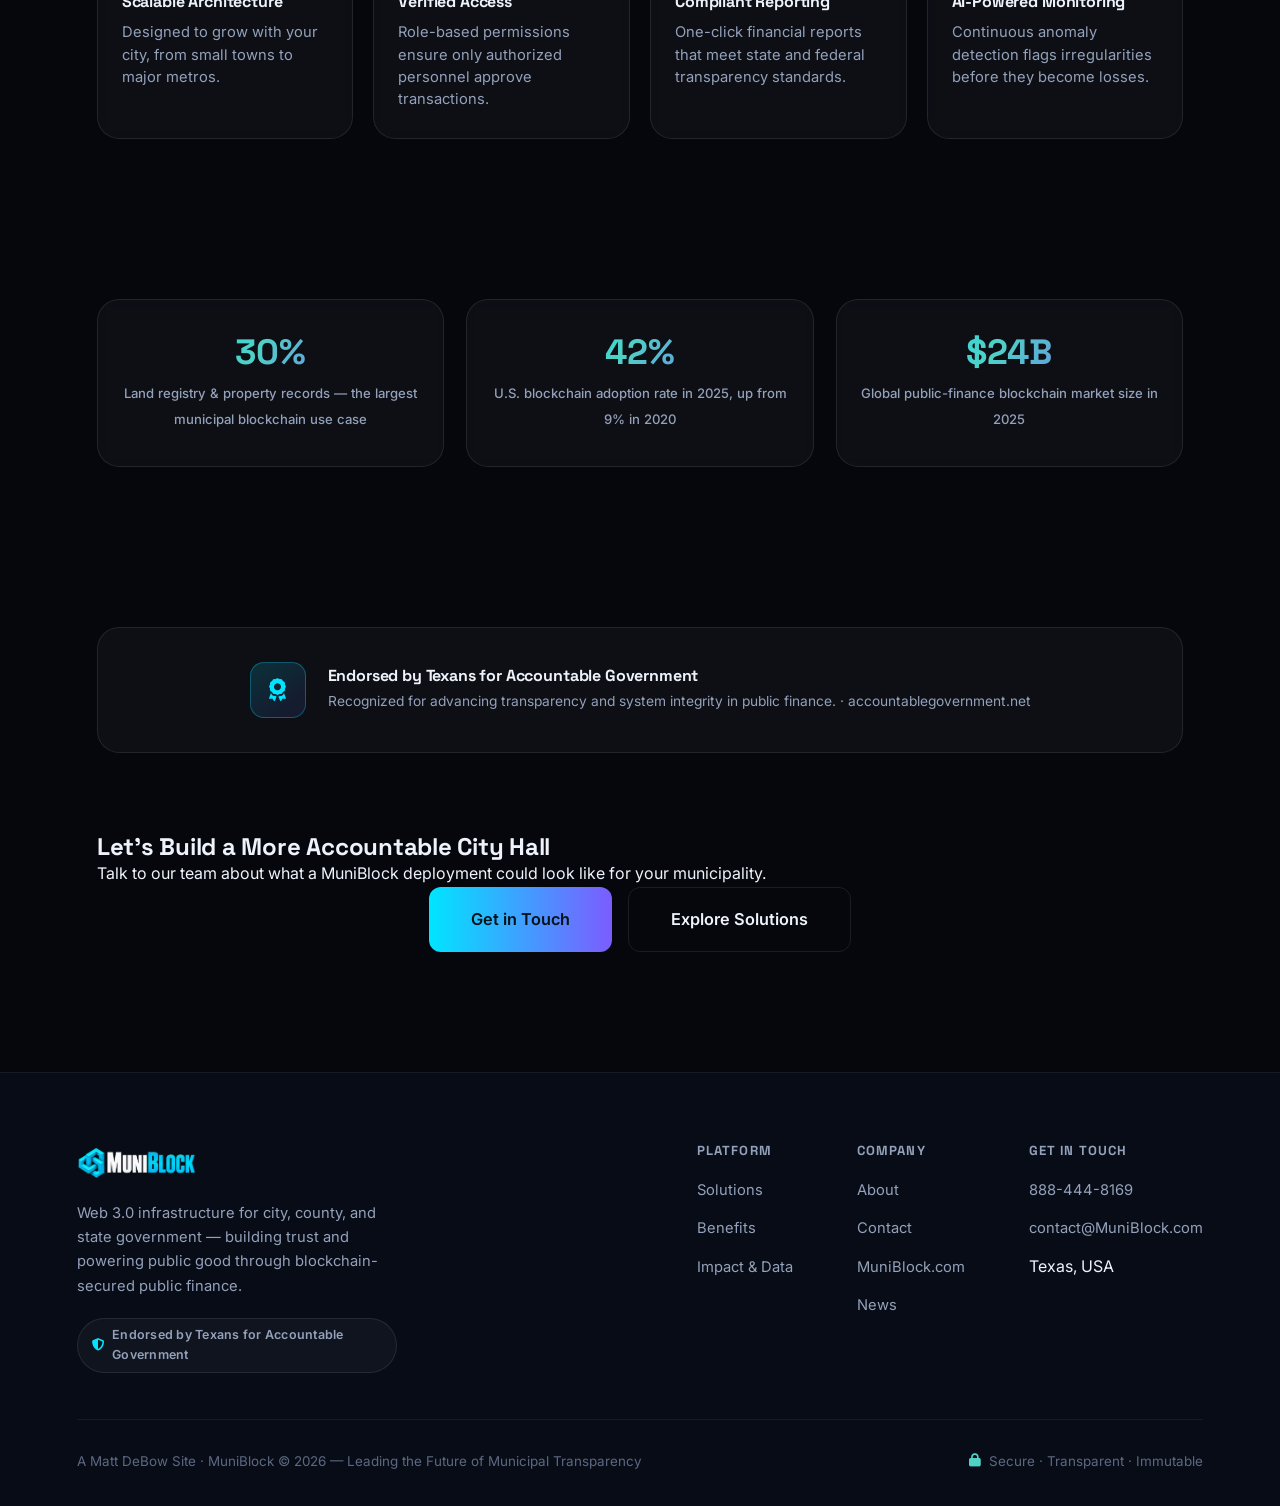
==== commit 26fdcb3c: "Team Page & Contact Adjustment" ====
--- a/about.html
+++ b/about.html
@@ -4,7 +4,7 @@
     <meta charset="UTF-8">
     <meta name="viewport" content="width=device-width, initial-scale=1.0">
     <title>About | MuniBlock</title>
-    <meta name="description" content="MuniBlock was founded in Austin, Texas to help local governments modernize public finance with blockchain-secured, verifiable technology.">
+    <meta name="description" content="MuniBlock was founded in Texas, USA to help local governments modernize public finance with blockchain-secured, verifiable technology.">
     <link rel="icon" href="images/favicon.svg" type="image/svg+xml">
     <link rel="preconnect" href="https://fonts.googleapis.com">
     <link rel="preconnect" href="https://fonts.gstatic.com" crossorigin>
@@ -20,7 +20,7 @@
     <header class="page-hero">
         <div class="eyebrow">About MuniBlock</div>
         <h1>Transparency Through Technology</h1>
-        <p>Founded in Austin, Texas, to help local governments navigate the complexities of modern public finance using the most secure technology available today.</p>
+        <p>Founded in Texas, USA, to help local governments navigate the complexities of modern public finance using the most secure technology available today.</p>
     </header>
 
     <div class="container">
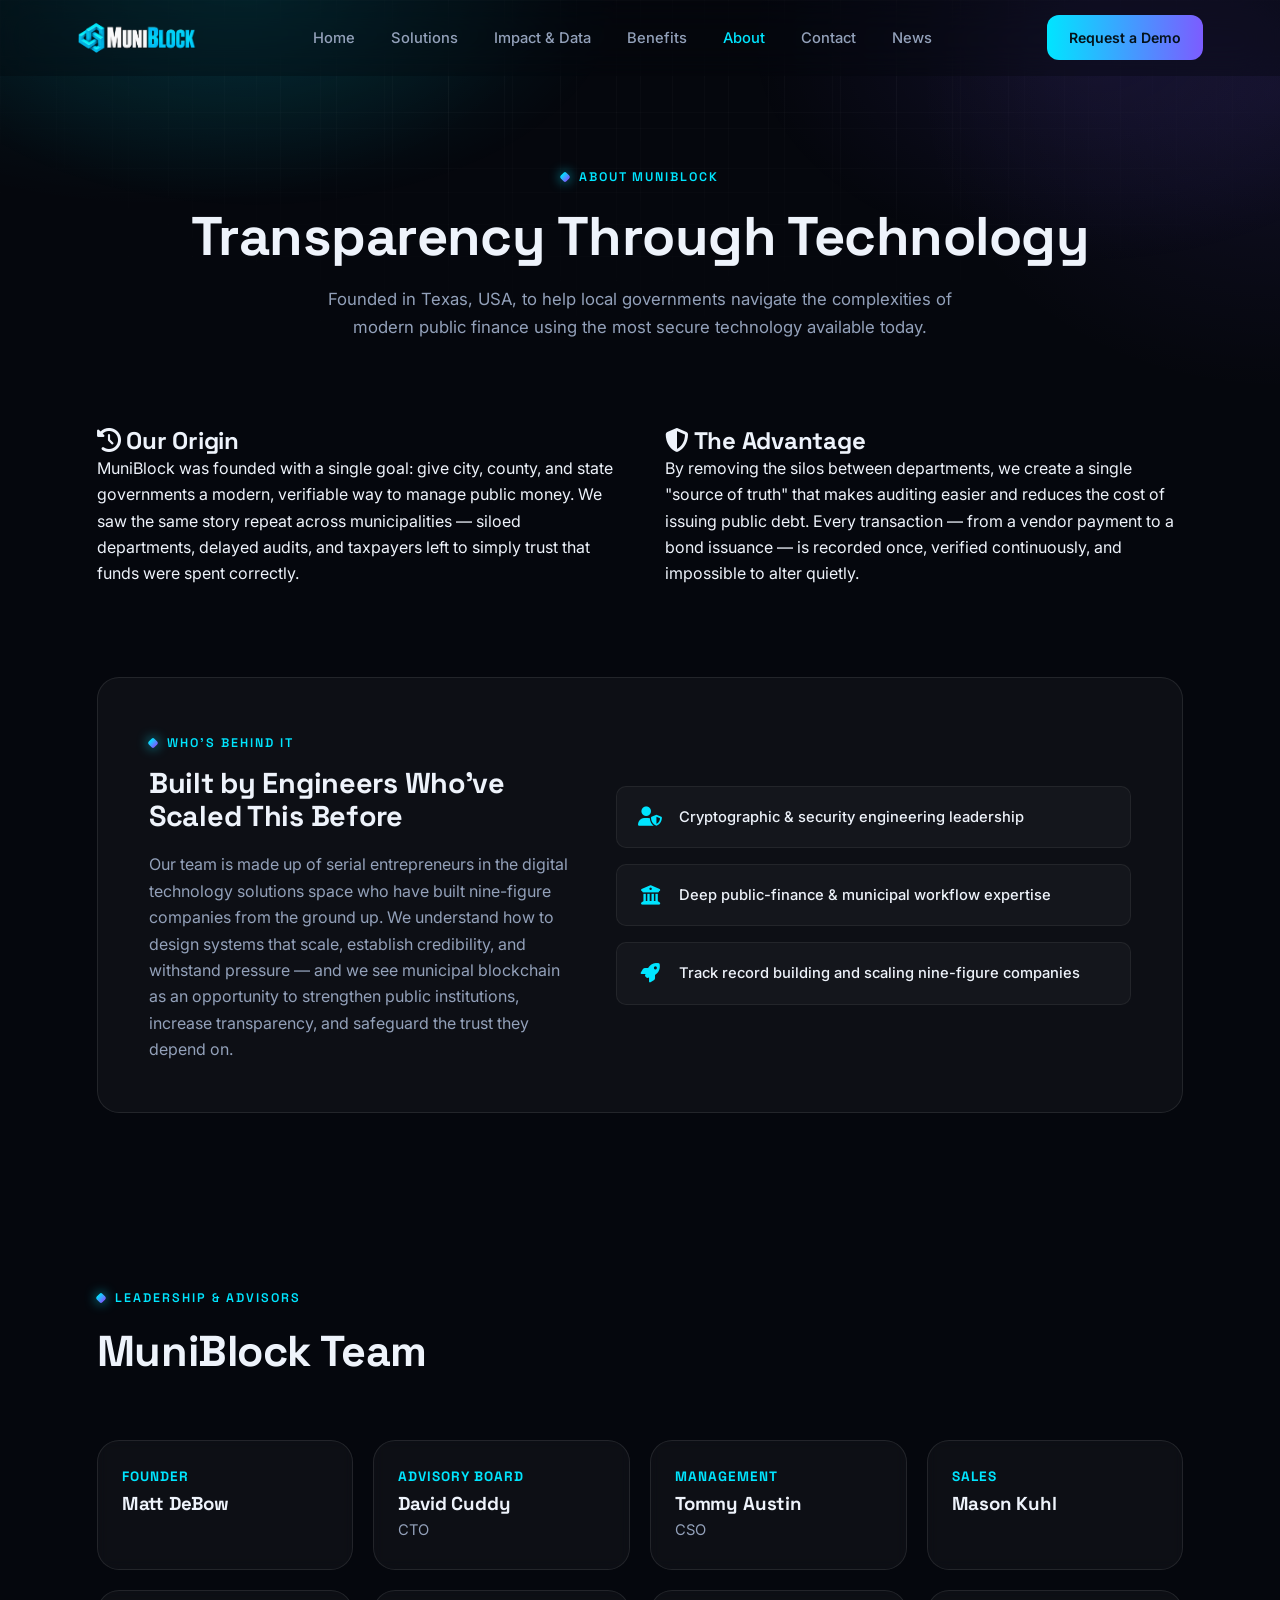
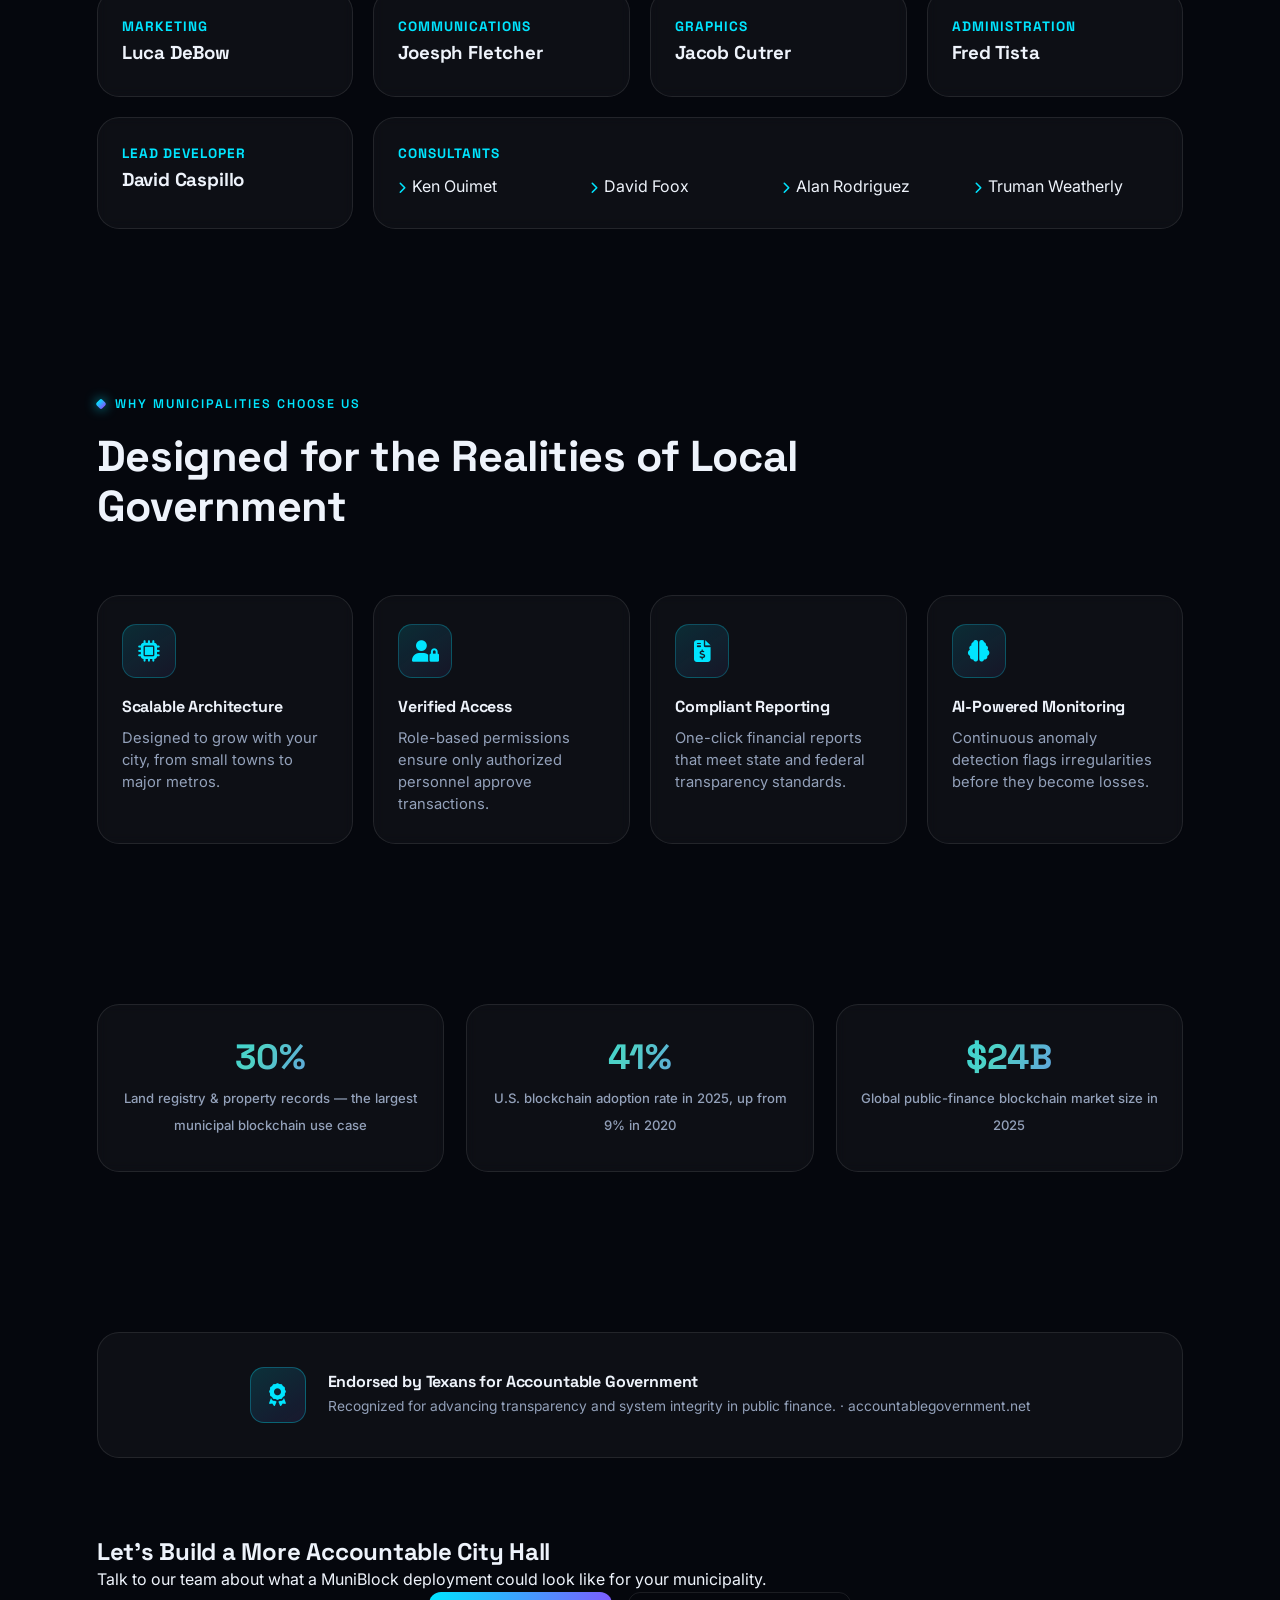
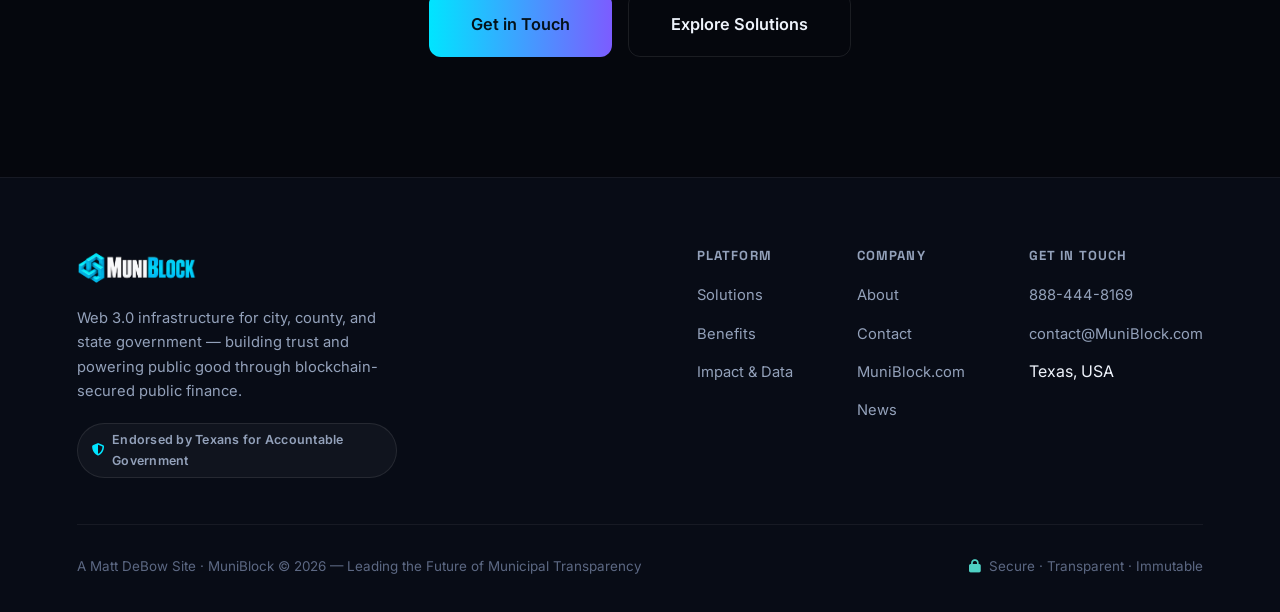
==== commit 6eeff2ae: "Finish Team Page" ====
--- a/about.html
+++ b/about.html
@@ -46,6 +46,64 @@
                 <div class="team-badge"><i class="fas fa-user-shield"></i><span>Cryptographic &amp; security engineering leadership</span></div>
                 <div class="team-badge"><i class="fas fa-building-columns"></i><span>Deep public-finance &amp; municipal workflow expertise</span></div>
                 <div class="team-badge"><i class="fas fa-rocket"></i><span>Track record building and scaling nine-figure companies</span></div>
+            </div>
+        </section>
+
+        <!-- MuniBlock Team Section -->
+        <section class="section-tight">
+            <div class="section-header align-left reveal">
+                <div class="eyebrow">Leadership &amp; Advisors</div>
+                <h2>MuniBlock Team</h2>
+            </div>
+
+            <div class="advantage-grid reveal-stagger">
+                <div class="card">
+                    <h4 style="color:var(--cyan); font-size:0.85rem; text-transform:uppercase; letter-spacing:1px; margin-bottom:8px;">Founder</h4>
+                    <h3 style="margin-bottom:4px;">Matt DeBow</h3>
+                </div>
+                <div class="card">
+                    <h4 style="color:var(--cyan); font-size:0.85rem; text-transform:uppercase; letter-spacing:1px; margin-bottom:8px;">Advisory Board</h4>
+                    <h3 style="margin-bottom:4px;">David Cuddy</h3>
+                    <p style="color:var(--text-dim); font-size:0.92rem;">CTO</p>
+                </div>
+                <div class="card">
+                    <h4 style="color:var(--cyan); font-size:0.85rem; text-transform:uppercase; letter-spacing:1px; margin-bottom:8px;">Management</h4>
+                    <h3 style="margin-bottom:4px;">Tommy Austin</h3>
+                    <p style="color:var(--text-dim); font-size:0.92rem;">CSO</p>
+                </div>
+                <div class="card">
+                    <h4 style="color:var(--cyan); font-size:0.85rem; text-transform:uppercase; letter-spacing:1px; margin-bottom:8px;">Sales</h4>
+                    <h3 style="margin-bottom:4px;">Mason Kuhl</h3>
+                </div>
+                <div class="card">
+                    <h4 style="color:var(--cyan); font-size:0.85rem; text-transform:uppercase; letter-spacing:1px; margin-bottom:8px;">Marketing</h4>
+                    <h3 style="margin-bottom:4px;">Luca DeBow</h3>
+                </div>
+                <div class="card">
+                    <h4 style="color:var(--cyan); font-size:0.85rem; text-transform:uppercase; letter-spacing:1px; margin-bottom:8px;">Communications</h4>
+                    <h3 style="margin-bottom:4px;">Joesph Fletcher</h3>
+                </div>
+                <div class="card">
+                    <h4 style="color:var(--cyan); font-size:0.85rem; text-transform:uppercase; letter-spacing:1px; margin-bottom:8px;">Graphics</h4>
+                    <h3 style="margin-bottom:4px;">Jacob Cutrer</h3>
+                </div>
+                <div class="card">
+                    <h4 style="color:var(--cyan); font-size:0.85rem; text-transform:uppercase; letter-spacing:1px; margin-bottom:8px;">Administration</h4>
+                    <h3 style="margin-bottom:4px;">Fred Tista</h3>
+                </div>
+                <div class="card">
+                    <h4 style="color:var(--cyan); font-size:0.85rem; text-transform:uppercase; letter-spacing:1px; margin-bottom:8px;">Lead Developer</h4>
+                    <h3 style="margin-bottom:4px;">David Caspillo</h3>
+                </div>
+                <div class="card" style="grid-column: span 3;">
+                    <h4 style="color:var(--cyan); font-size:0.85rem; text-transform:uppercase; letter-spacing:1px; margin-bottom:12px;">Consultants</h4>
+                    <ul style="list-style:none; padding:0; margin:0; display:grid; grid-template-columns: repeat(auto-fit, minmax(180px, 1fr)); gap:8px; color:var(--text);">
+                        <li><i class="fas fa-chevron-right" style="color:var(--cyan); font-size:0.75rem; margin-right:6px;"></i>Ken Ouimet</li>
+                        <li><i class="fas fa-chevron-right" style="color:var(--cyan); font-size:0.75rem; margin-right:6px;"></i>David Foox</li>
+                        <li><i class="fas fa-chevron-right" style="color:var(--cyan); font-size:0.75rem; margin-right:6px;"></i>Alan Rodriguez</li>
+                        <li><i class="fas fa-chevron-right" style="color:var(--cyan); font-size:0.75rem; margin-right:6px;"></i>Truman Weatherly</li>
+                    </ul>
+                </div>
             </div>
         </section>
 
@@ -119,8 +177,13 @@
         </div>
     </section>
 
+    <div id="team-placeholder"></div>
+
     <div id="footer-placeholder"></div>
 
     <script src="js/main.js"></script>
+    <script>
+        loadComponent('team-placeholder', 'components/team.html');
+    </script>
 </body>
-</html>
+</html>
--- a/css/about.css
+++ b/css/about.css
@@ -136,4 +136,4 @@
 }
 
 .endorsement-strip h5 { font-size: 1rem; margin-bottom: 4px; }
-.endorsement-strip p { font-size: 0.86rem; color: var(--text-dim); }
+.endorsement-strip p { font-size: 0.86rem; color: var(--text-dim); }
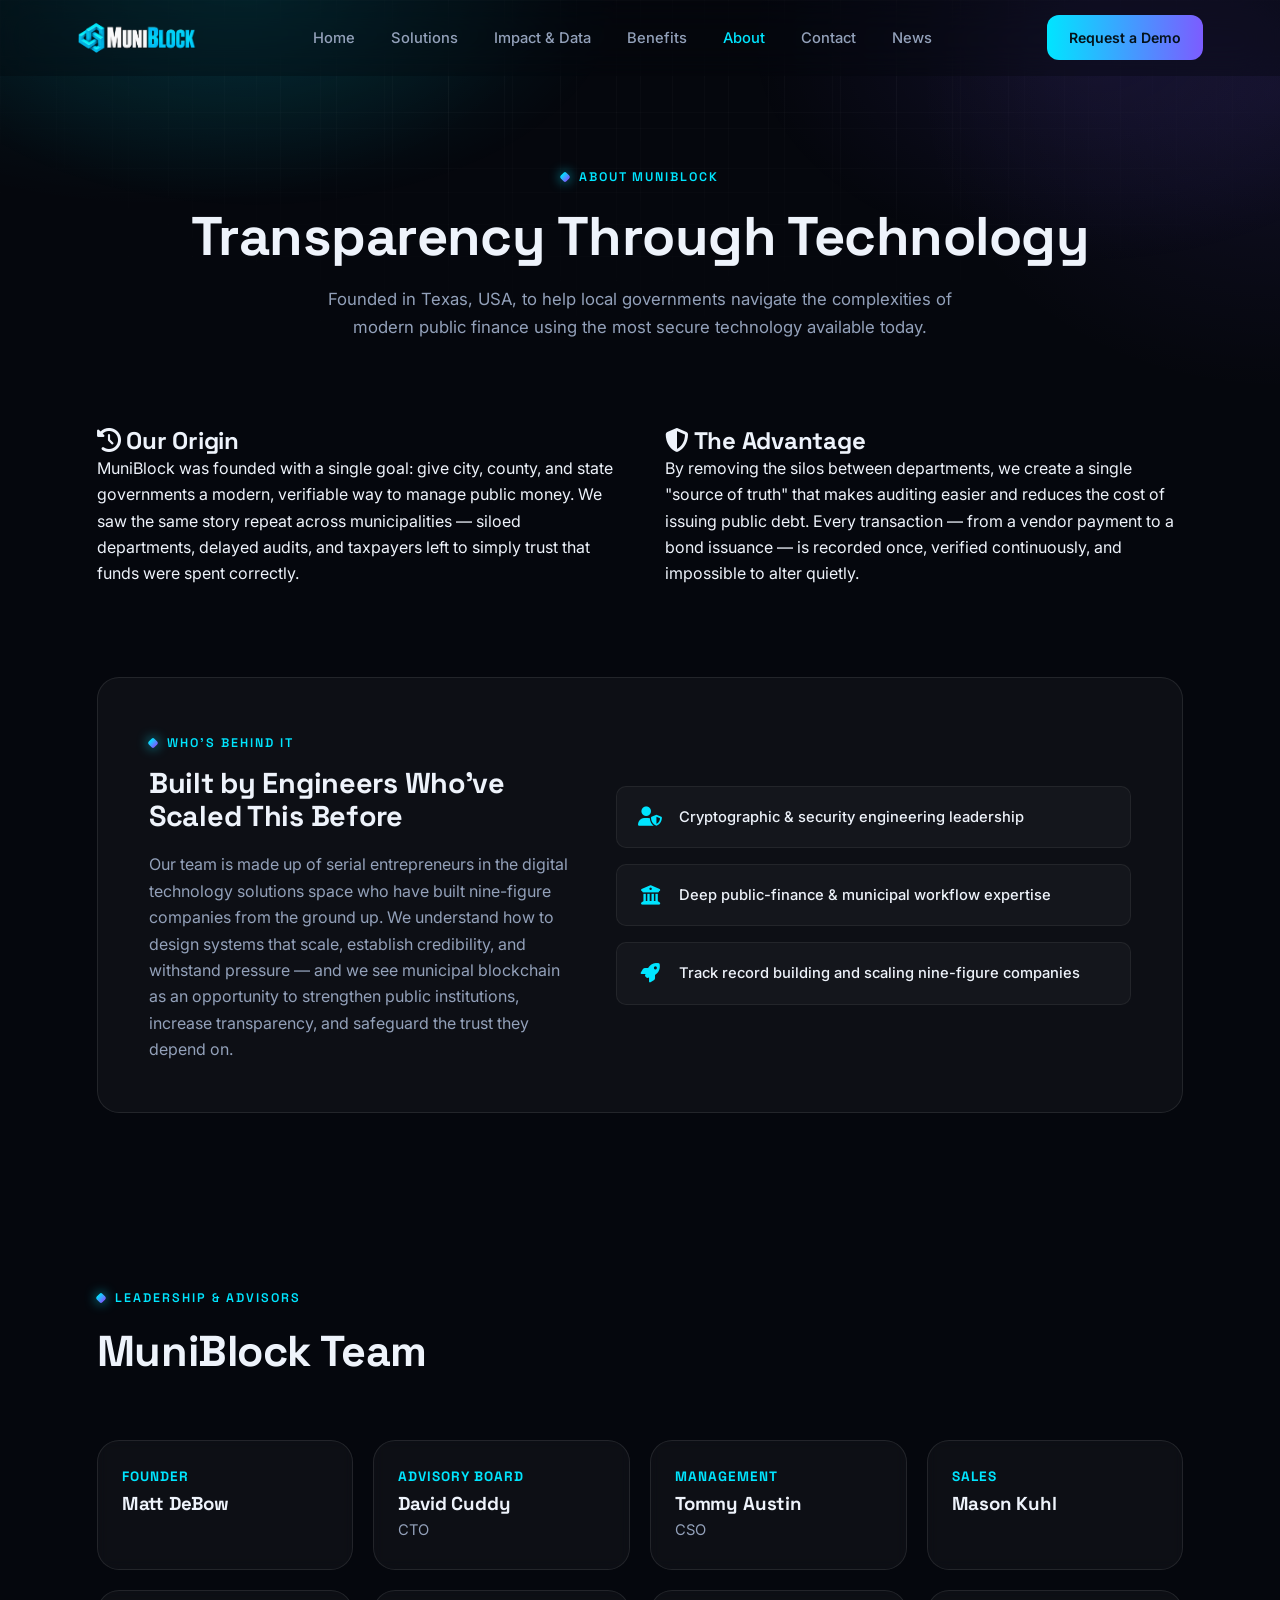
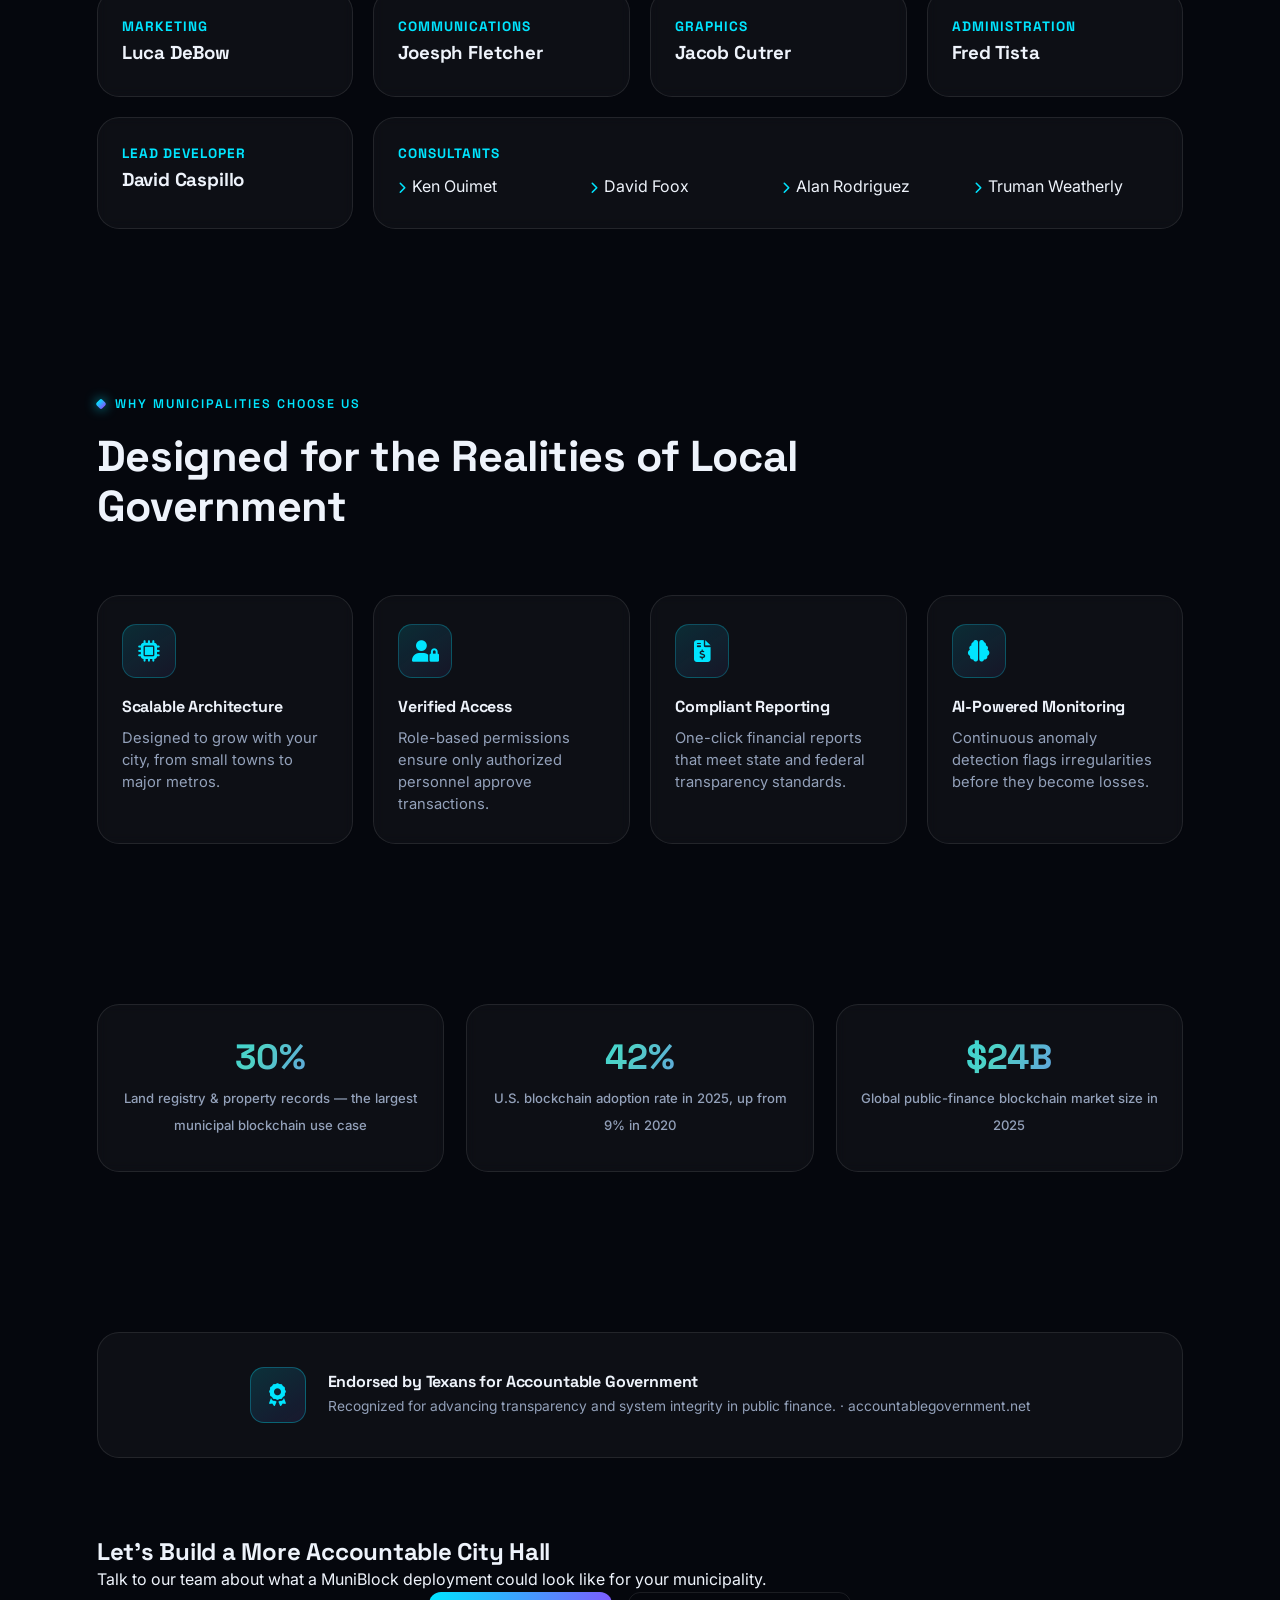
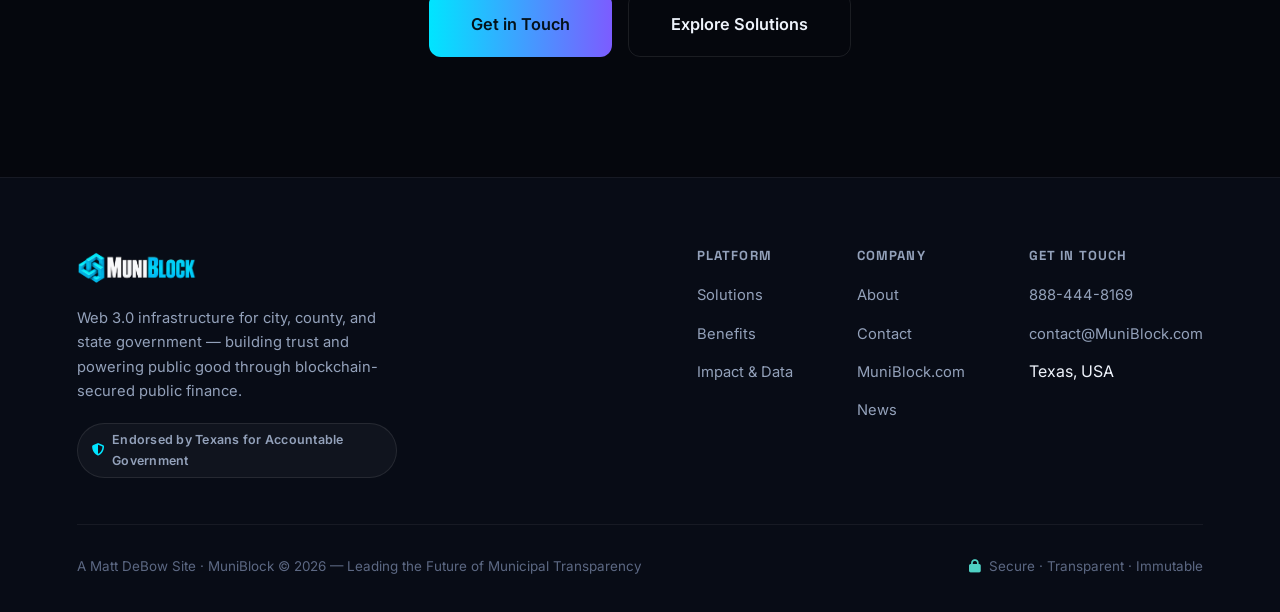
==== commit abc3c541: "Mobile" ====
--- a/about.html
+++ b/about.html
@@ -95,7 +95,7 @@
                     <h4 style="color:var(--cyan); font-size:0.85rem; text-transform:uppercase; letter-spacing:1px; margin-bottom:8px;">Lead Developer</h4>
                     <h3 style="margin-bottom:4px;">David Caspillo</h3>
                 </div>
-                <div class="card" style="grid-column: span 3;">
+                <div class="card consultants-card">
                     <h4 style="color:var(--cyan); font-size:0.85rem; text-transform:uppercase; letter-spacing:1px; margin-bottom:12px;">Consultants</h4>
                     <ul style="list-style:none; padding:0; margin:0; display:grid; grid-template-columns: repeat(auto-fit, minmax(180px, 1fr)); gap:8px; color:var(--text);">
                         <li><i class="fas fa-chevron-right" style="color:var(--cyan); font-size:0.75rem; margin-right:6px;"></i>Ken Ouimet</li>
--- a/css/about.css
+++ b/css/about.css
@@ -93,6 +93,21 @@
     line-height: 1.5;
 }
 
+/* Consultants card spans 3 columns on desktop (4-col grid), but must
+   shrink in step with .advantage-grid's own breakpoints below, or it
+   forces extra implicit columns and overflows the viewport on mobile. */
+.consultants-card {
+    grid-column: span 3;
+}
+
+@media (max-width: 1024px) {
+    .consultants-card { grid-column: span 2; }
+}
+
+@media (max-width: 580px) {
+    .consultants-card { grid-column: span 1; }
+}
+
 /* --- Mini stat row --- */
 .mini-stats {
     display: grid;
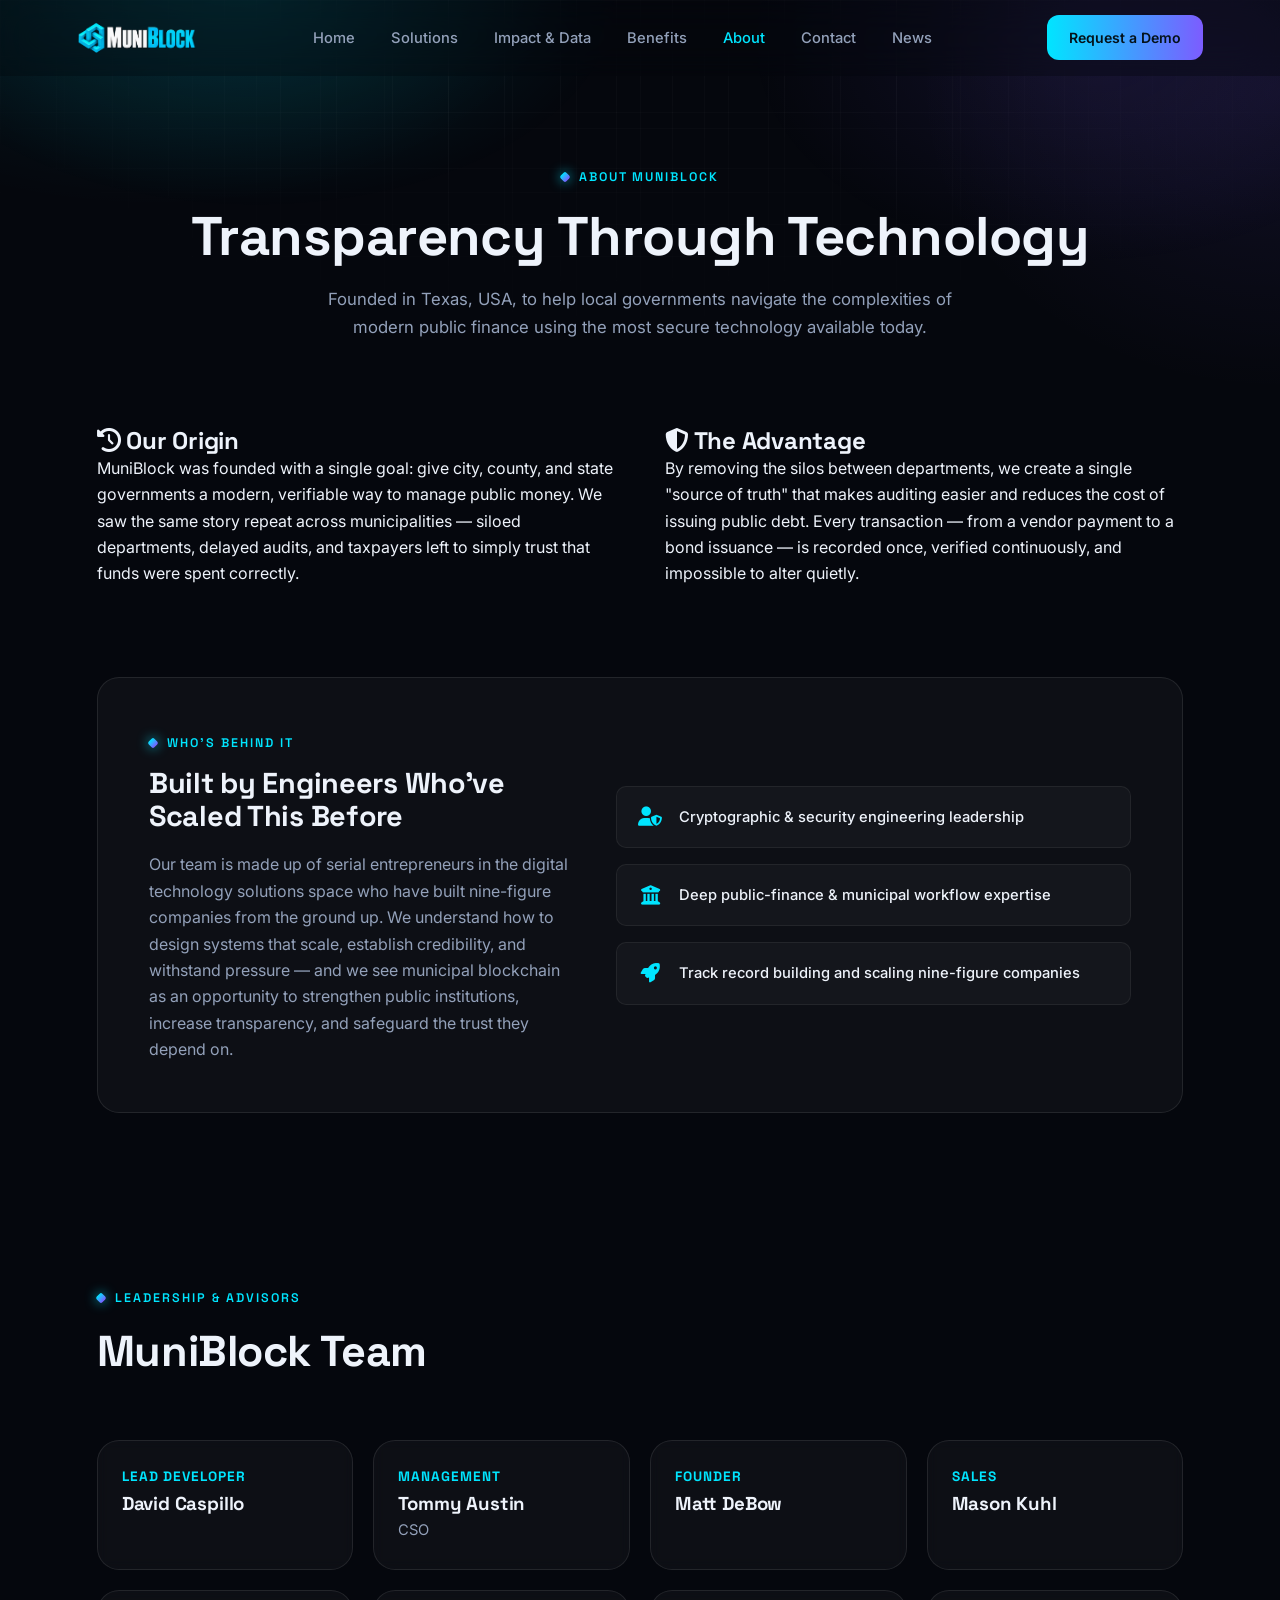
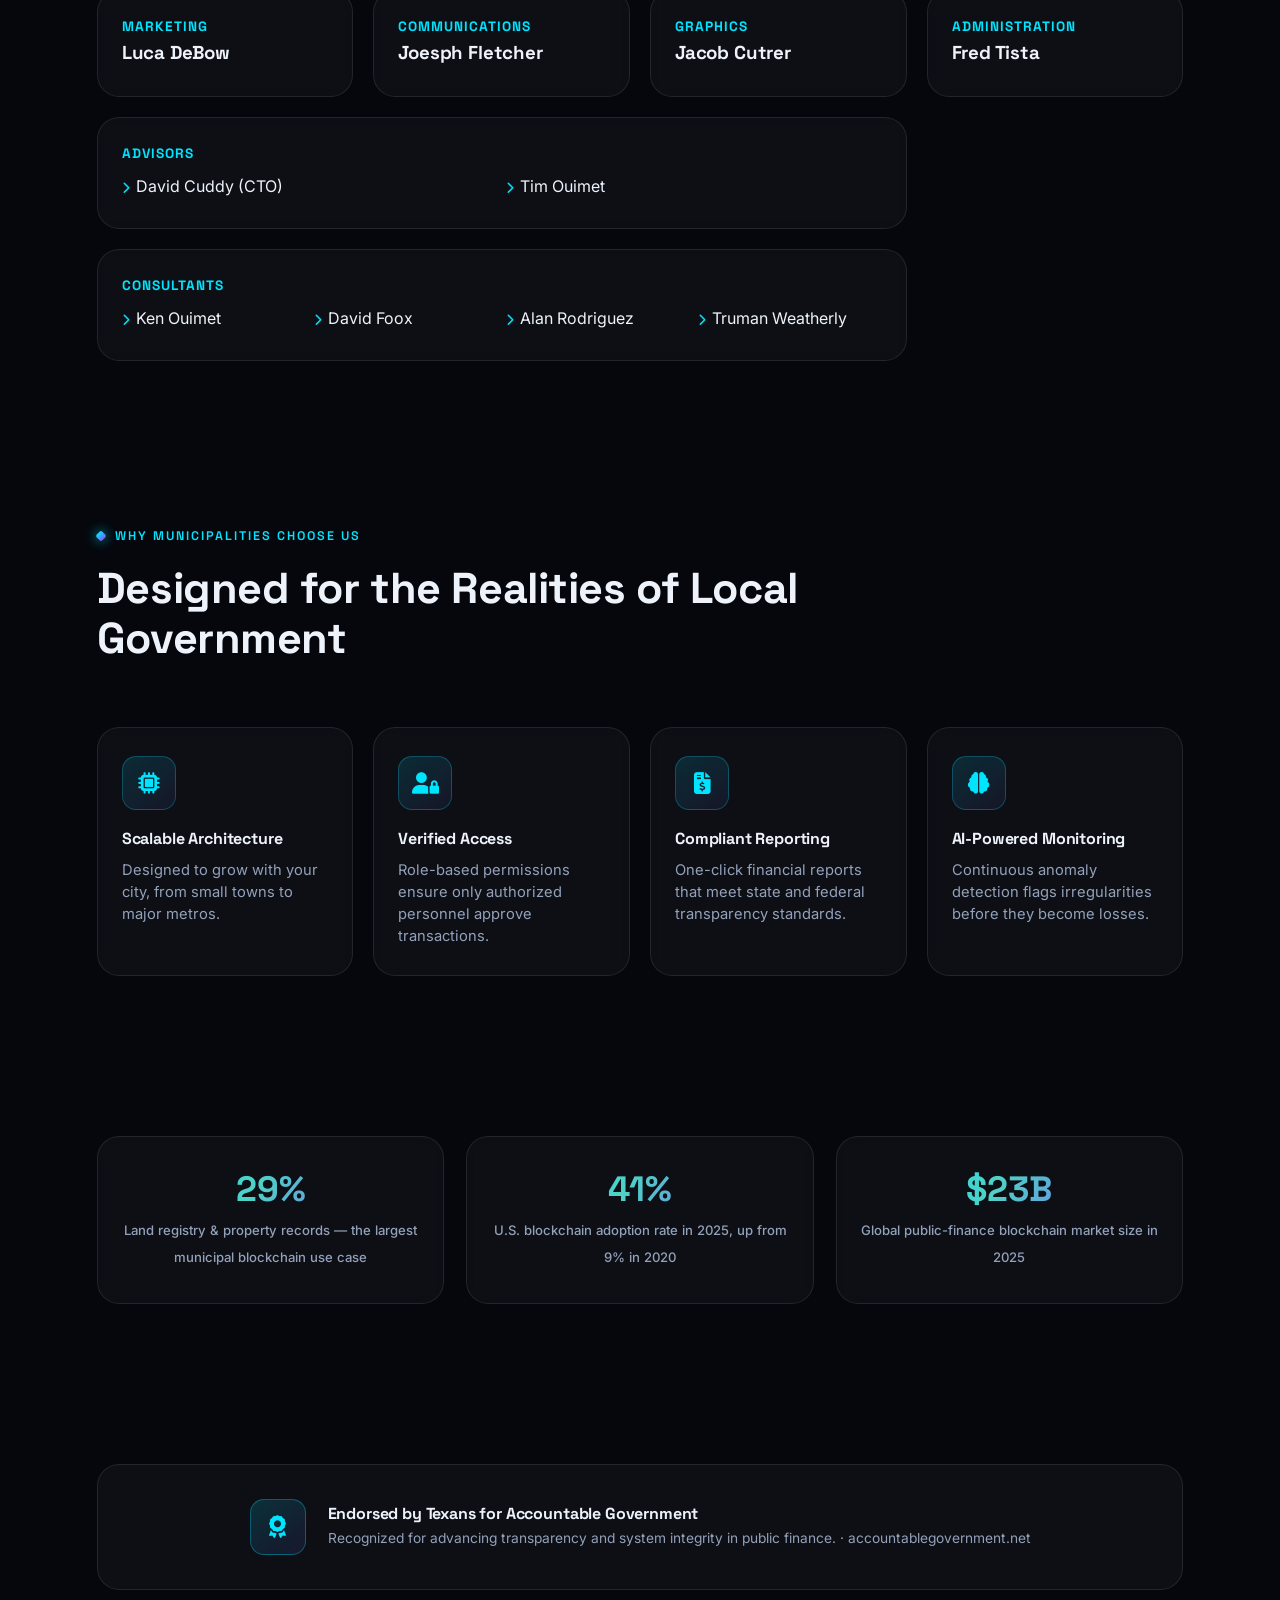
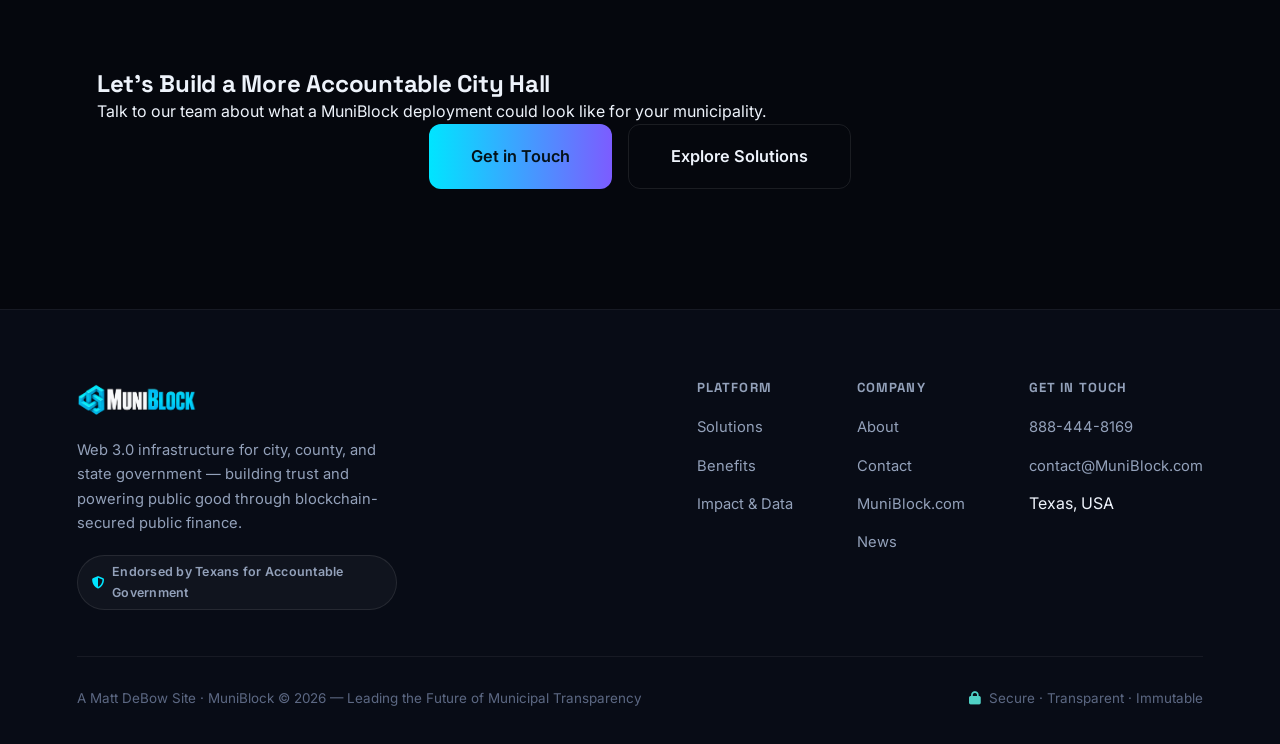
==== commit 26f1d0f8: "Updated About Page" ====
--- a/about.html
+++ b/about.html
@@ -58,18 +58,17 @@
 
             <div class="advantage-grid reveal-stagger">
                 <div class="card">
-                    <h4 style="color:var(--cyan); font-size:0.85rem; text-transform:uppercase; letter-spacing:1px; margin-bottom:8px;">Founder</h4>
-                    <h3 style="margin-bottom:4px;">Matt DeBow</h3>
-                </div>
-                <div class="card">
-                    <h4 style="color:var(--cyan); font-size:0.85rem; text-transform:uppercase; letter-spacing:1px; margin-bottom:8px;">Advisory Board</h4>
-                    <h3 style="margin-bottom:4px;">David Cuddy</h3>
-                    <p style="color:var(--text-dim); font-size:0.92rem;">CTO</p>
+                    <h4 style="color:var(--cyan); font-size:0.85rem; text-transform:uppercase; letter-spacing:1px; margin-bottom:8px;">Lead Developer</h4>
+                    <h3 style="margin-bottom:4px;">David Caspillo</h3>
                 </div>
                 <div class="card">
                     <h4 style="color:var(--cyan); font-size:0.85rem; text-transform:uppercase; letter-spacing:1px; margin-bottom:8px;">Management</h4>
                     <h3 style="margin-bottom:4px;">Tommy Austin</h3>
                     <p style="color:var(--text-dim); font-size:0.92rem;">CSO</p>
+                </div>
+                <div class="card">
+                    <h4 style="color:var(--cyan); font-size:0.85rem; text-transform:uppercase; letter-spacing:1px; margin-bottom:8px;">Founder</h4>
+                    <h3 style="margin-bottom:4px;">Matt DeBow</h3>
                 </div>
                 <div class="card">
                     <h4 style="color:var(--cyan); font-size:0.85rem; text-transform:uppercase; letter-spacing:1px; margin-bottom:8px;">Sales</h4>
@@ -91,9 +90,12 @@
                     <h4 style="color:var(--cyan); font-size:0.85rem; text-transform:uppercase; letter-spacing:1px; margin-bottom:8px;">Administration</h4>
                     <h3 style="margin-bottom:4px;">Fred Tista</h3>
                 </div>
-                <div class="card">
-                    <h4 style="color:var(--cyan); font-size:0.85rem; text-transform:uppercase; letter-spacing:1px; margin-bottom:8px;">Lead Developer</h4>
-                    <h3 style="margin-bottom:4px;">David Caspillo</h3>
+                <div class="card consultants-card">
+                    <h4 style="color:var(--cyan); font-size:0.85rem; text-transform:uppercase; letter-spacing:1px; margin-bottom:12px;">Advisors</h4>
+                    <ul style="list-style:none; padding:0; margin:0; display:grid; grid-template-columns: repeat(auto-fit, minmax(180px, 1fr)); gap:8px; color:var(--text);">
+                        <li><i class="fas fa-chevron-right" style="color:var(--cyan); font-size:0.75rem; margin-right:6px;"></i>David Cuddy (CTO)</li>
+                        <li><i class="fas fa-chevron-right" style="color:var(--cyan); font-size:0.75rem; margin-right:6px;"></i>Tim Ouimet</li>
+                    </ul>
                 </div>
                 <div class="card consultants-card">
                     <h4 style="color:var(--cyan); font-size:0.85rem; text-transform:uppercase; letter-spacing:1px; margin-bottom:12px;">Consultants</h4>
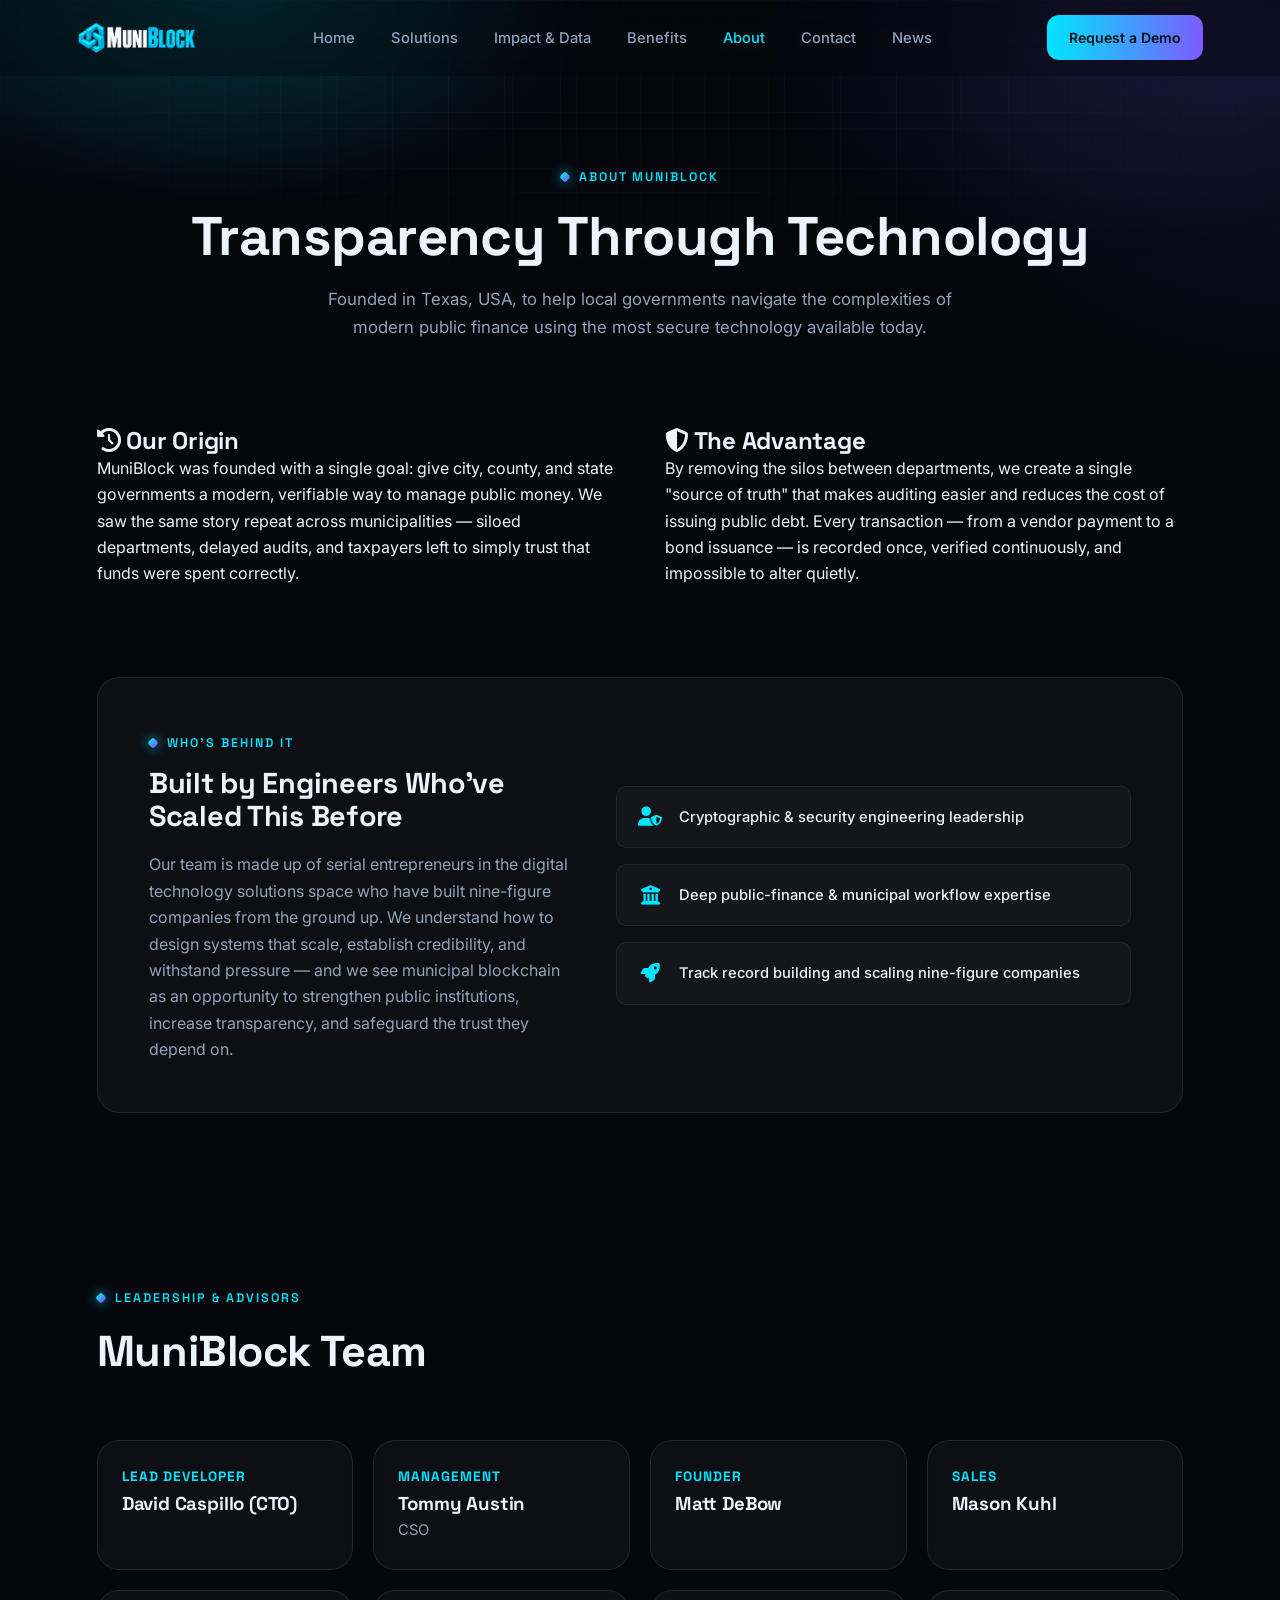
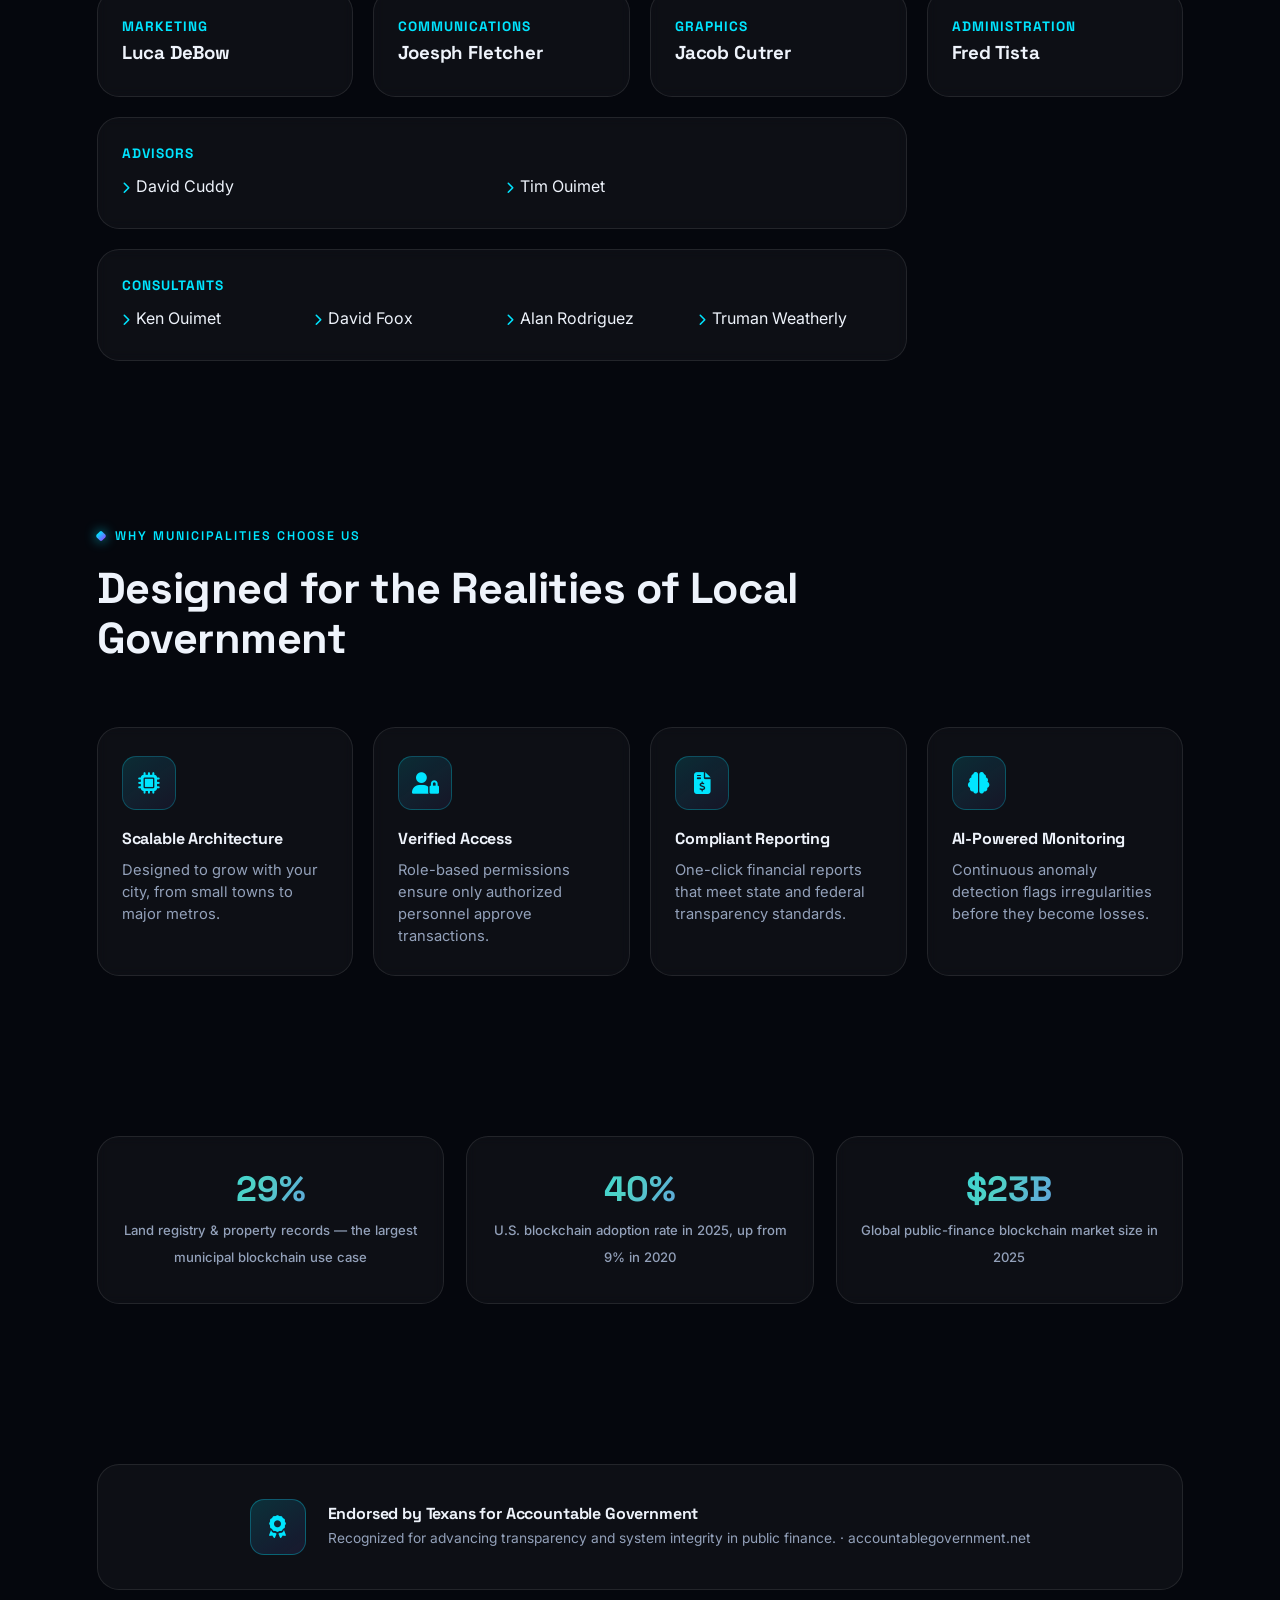
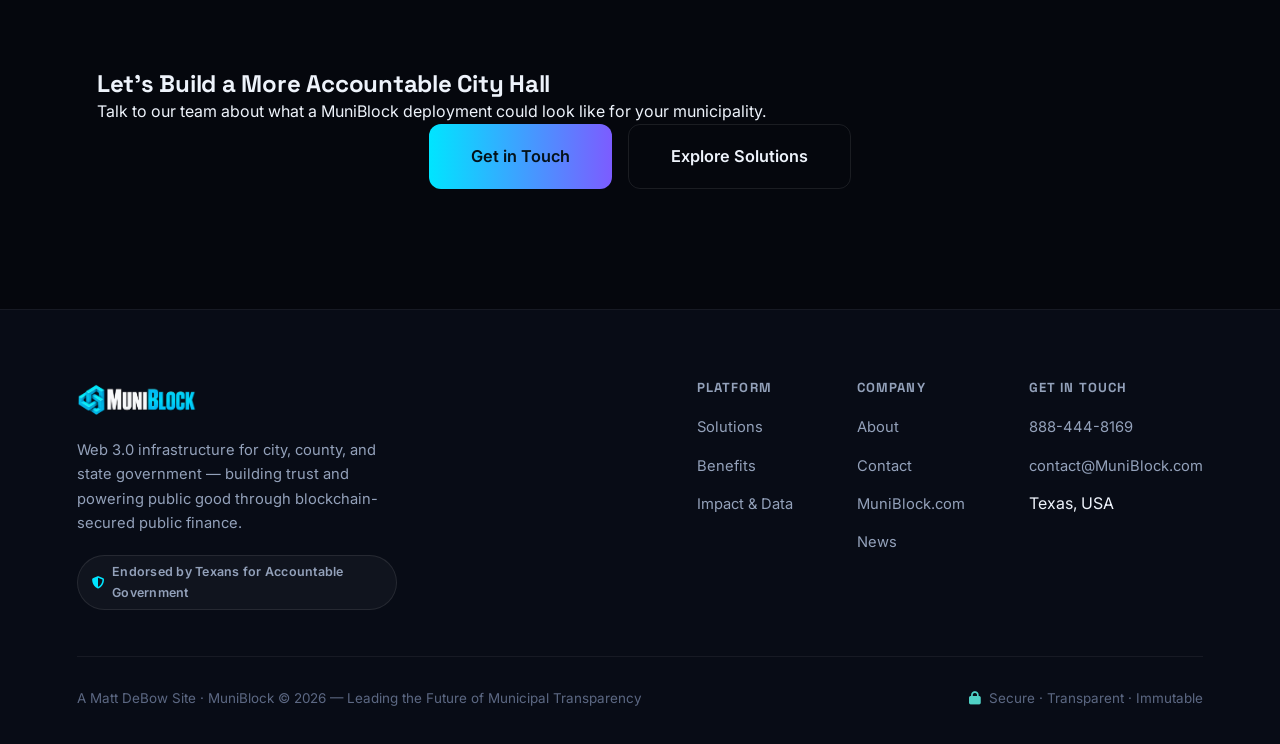
==== commit 62b04e99: "!CTO" ====
--- a/about.html
+++ b/about.html
@@ -59,7 +59,7 @@
             <div class="advantage-grid reveal-stagger">
                 <div class="card">
                     <h4 style="color:var(--cyan); font-size:0.85rem; text-transform:uppercase; letter-spacing:1px; margin-bottom:8px;">Lead Developer</h4>
-                    <h3 style="margin-bottom:4px;">David Caspillo</h3>
+                    <h3 style="margin-bottom:4px;">David Caspillo (CTO)</h3>
                 </div>
                 <div class="card">
                     <h4 style="color:var(--cyan); font-size:0.85rem; text-transform:uppercase; letter-spacing:1px; margin-bottom:8px;">Management</h4>
@@ -93,7 +93,7 @@
                 <div class="card consultants-card">
                     <h4 style="color:var(--cyan); font-size:0.85rem; text-transform:uppercase; letter-spacing:1px; margin-bottom:12px;">Advisors</h4>
                     <ul style="list-style:none; padding:0; margin:0; display:grid; grid-template-columns: repeat(auto-fit, minmax(180px, 1fr)); gap:8px; color:var(--text);">
-                        <li><i class="fas fa-chevron-right" style="color:var(--cyan); font-size:0.75rem; margin-right:6px;"></i>David Cuddy (CTO)</li>
+                        <li><i class="fas fa-chevron-right" style="color:var(--cyan); font-size:0.75rem; margin-right:6px;"></i>David Cuddy</li>
                         <li><i class="fas fa-chevron-right" style="color:var(--cyan); font-size:0.75rem; margin-right:6px;"></i>Tim Ouimet</li>
                     </ul>
                 </div>
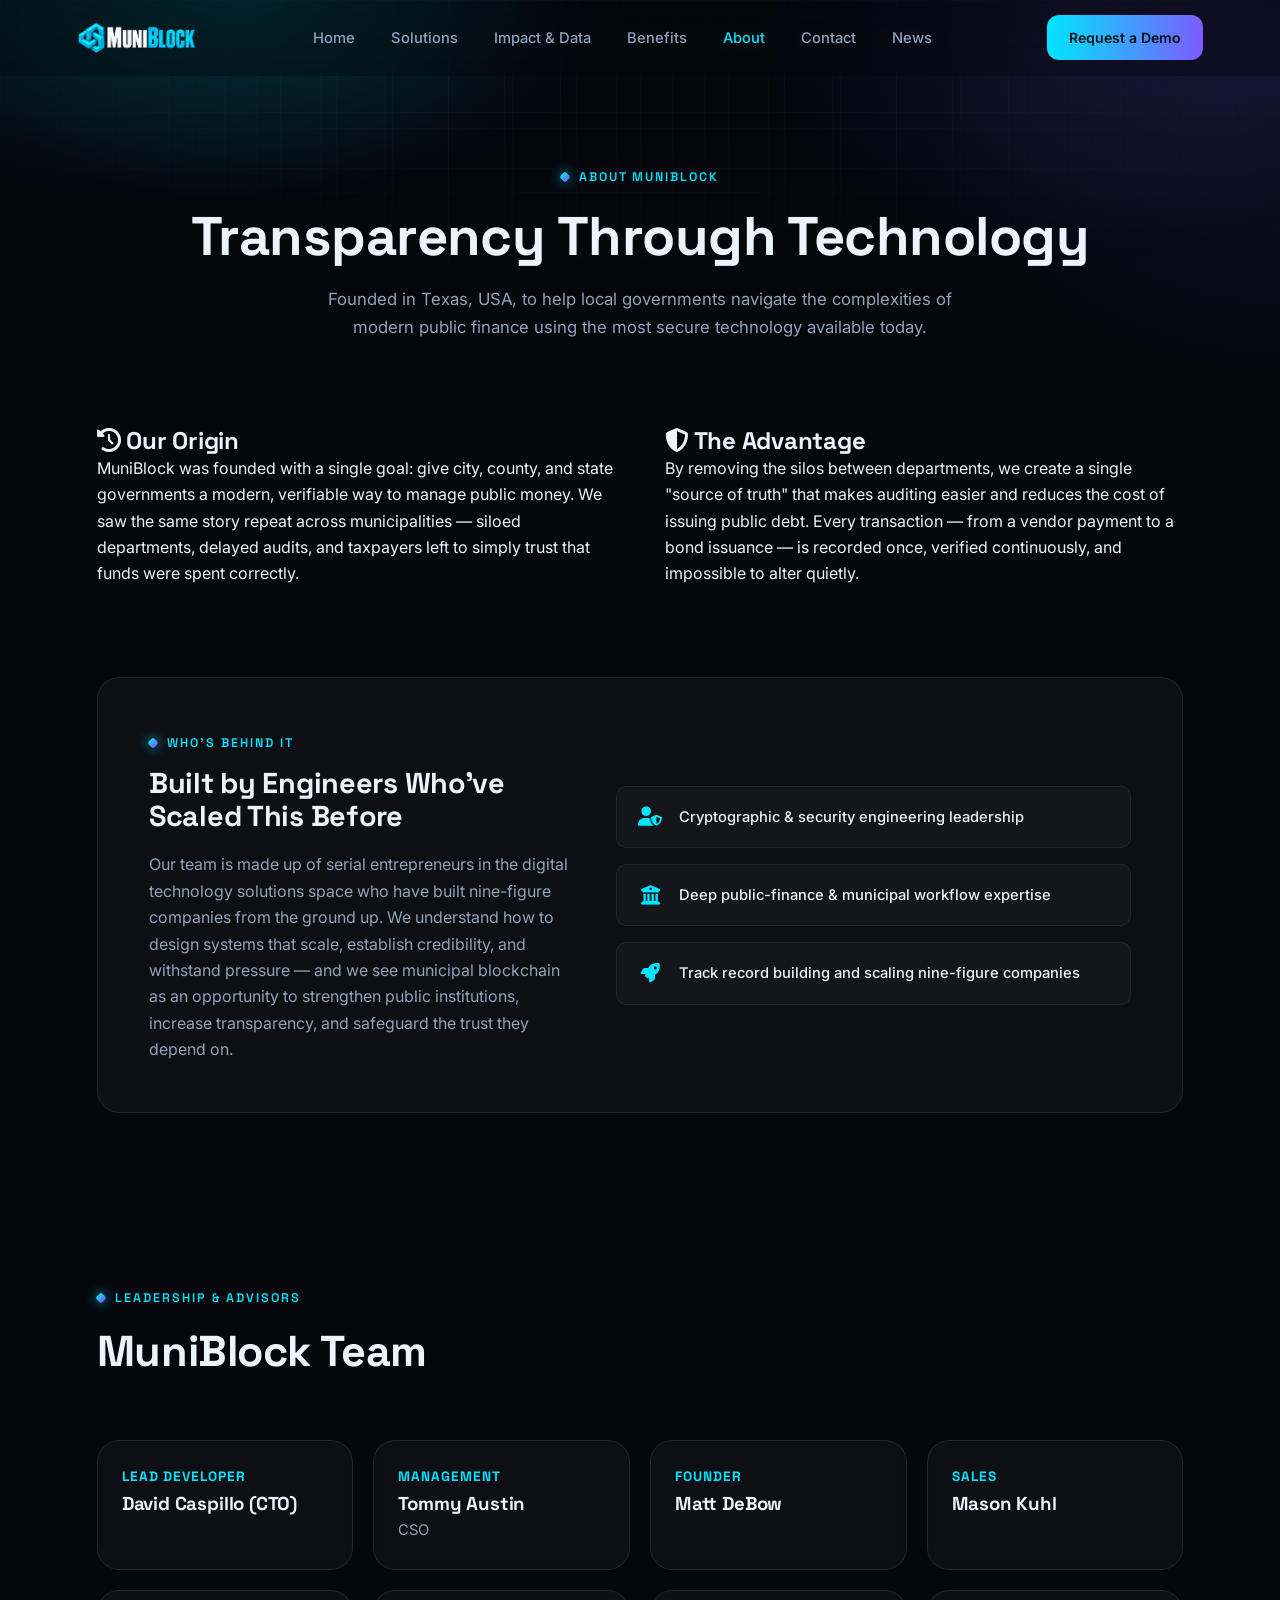
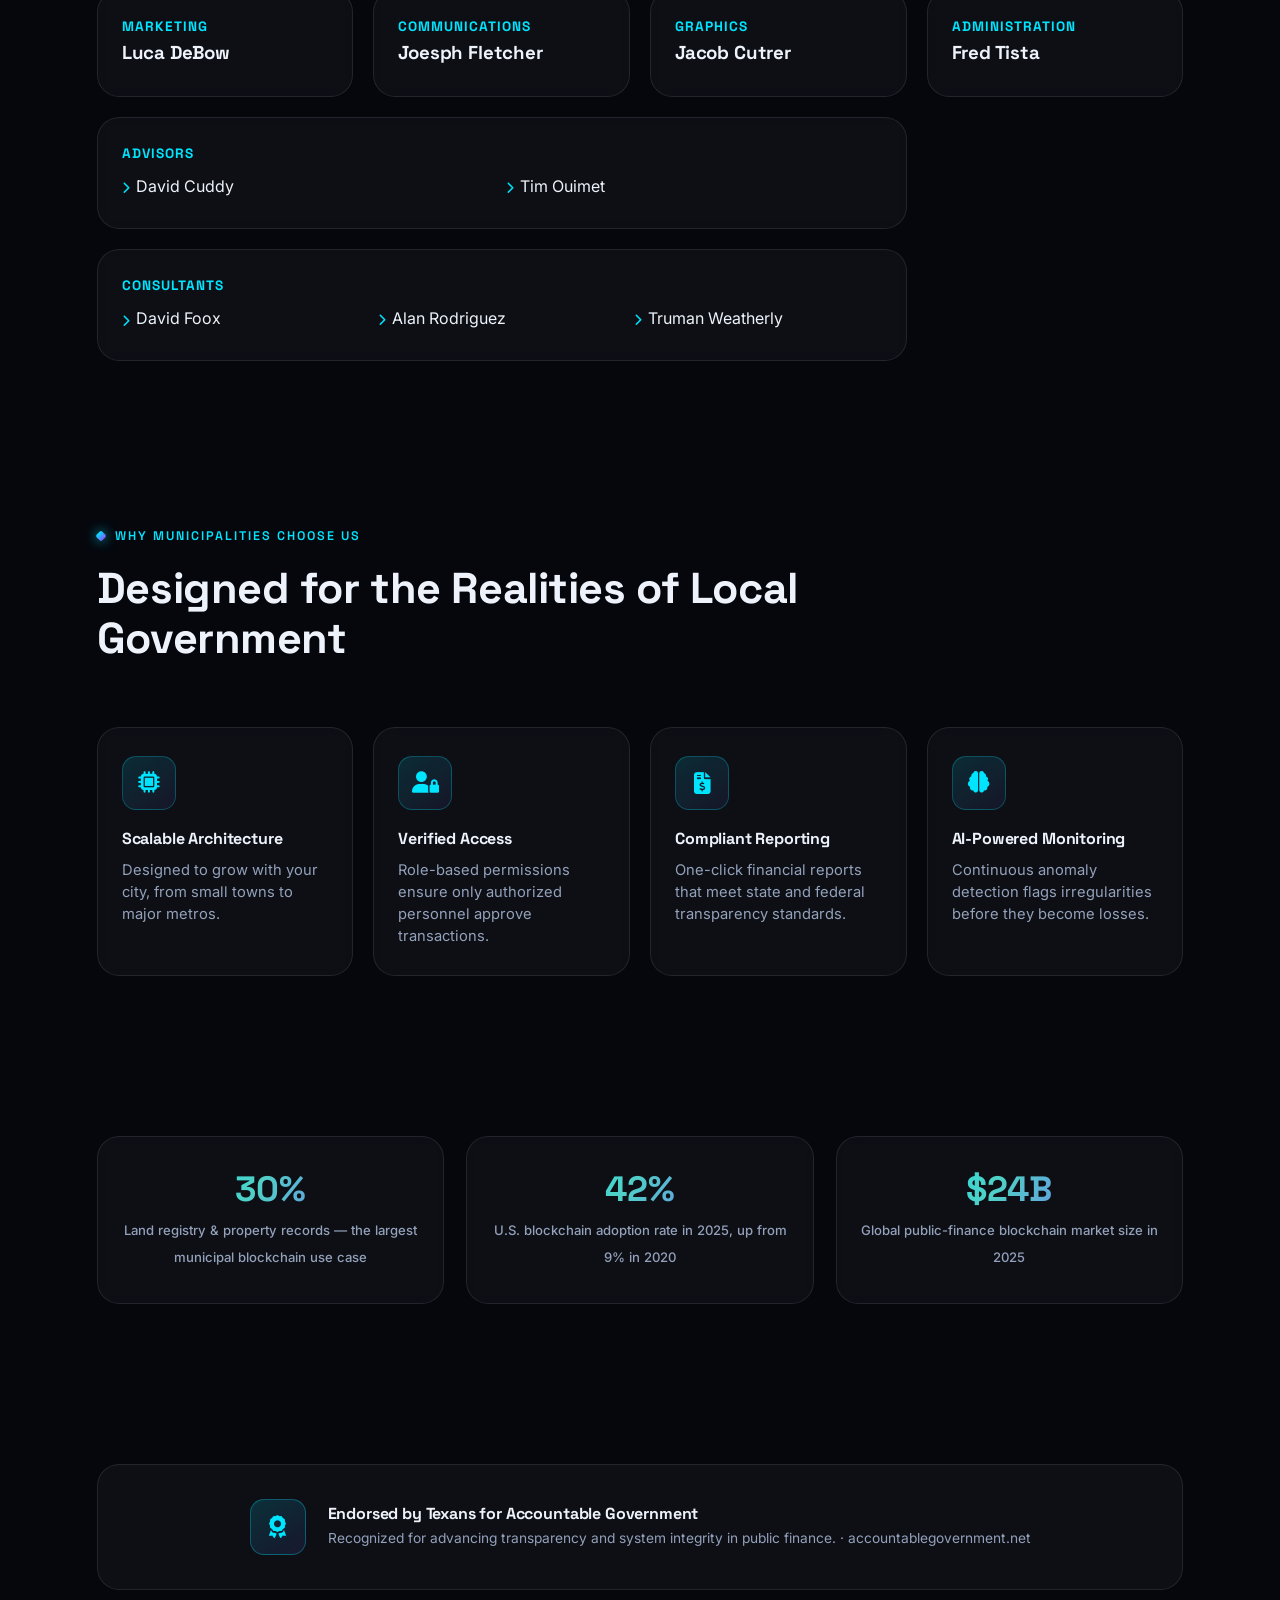
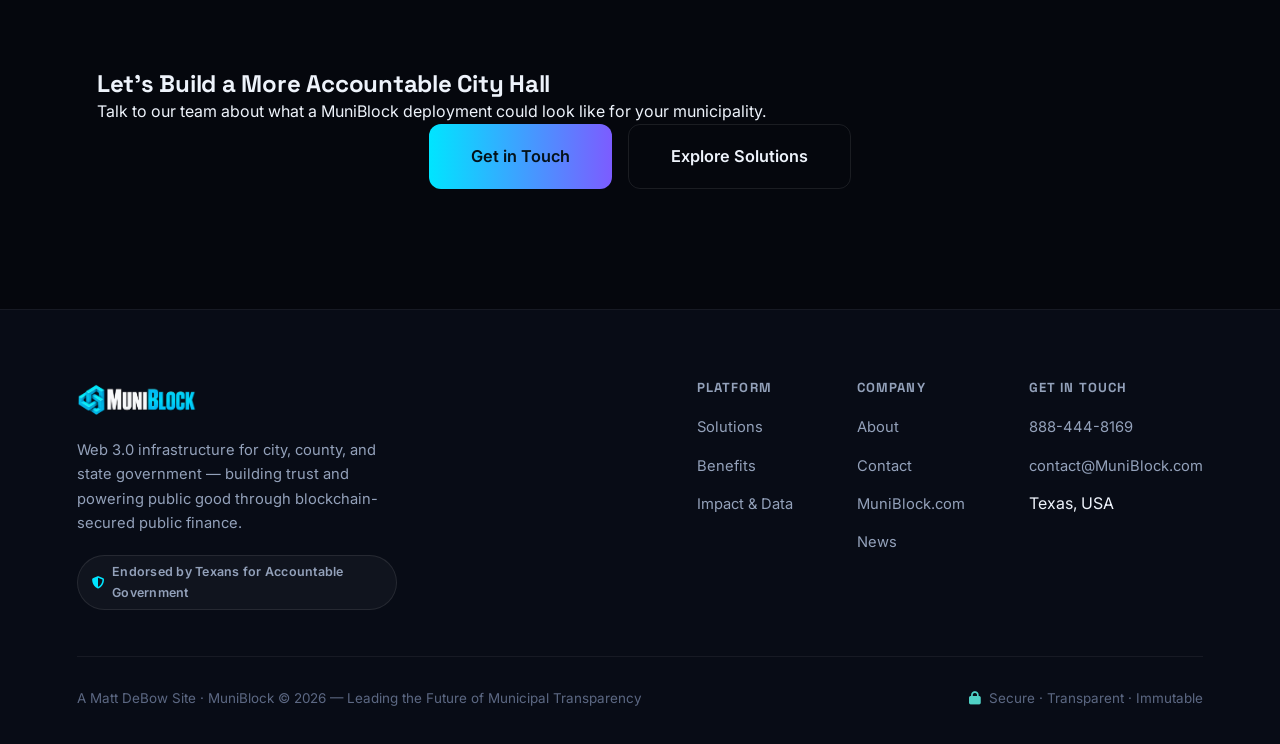
==== commit 53b4590a: "no ken" ====
--- a/about.html
+++ b/about.html
@@ -100,7 +100,6 @@
                 <div class="card consultants-card">
                     <h4 style="color:var(--cyan); font-size:0.85rem; text-transform:uppercase; letter-spacing:1px; margin-bottom:12px;">Consultants</h4>
                     <ul style="list-style:none; padding:0; margin:0; display:grid; grid-template-columns: repeat(auto-fit, minmax(180px, 1fr)); gap:8px; color:var(--text);">
-                        <li><i class="fas fa-chevron-right" style="color:var(--cyan); font-size:0.75rem; margin-right:6px;"></i>Ken Ouimet</li>
                         <li><i class="fas fa-chevron-right" style="color:var(--cyan); font-size:0.75rem; margin-right:6px;"></i>David Foox</li>
                         <li><i class="fas fa-chevron-right" style="color:var(--cyan); font-size:0.75rem; margin-right:6px;"></i>Alan Rodriguez</li>
                         <li><i class="fas fa-chevron-right" style="color:var(--cyan); font-size:0.75rem; margin-right:6px;"></i>Truman Weatherly</li>
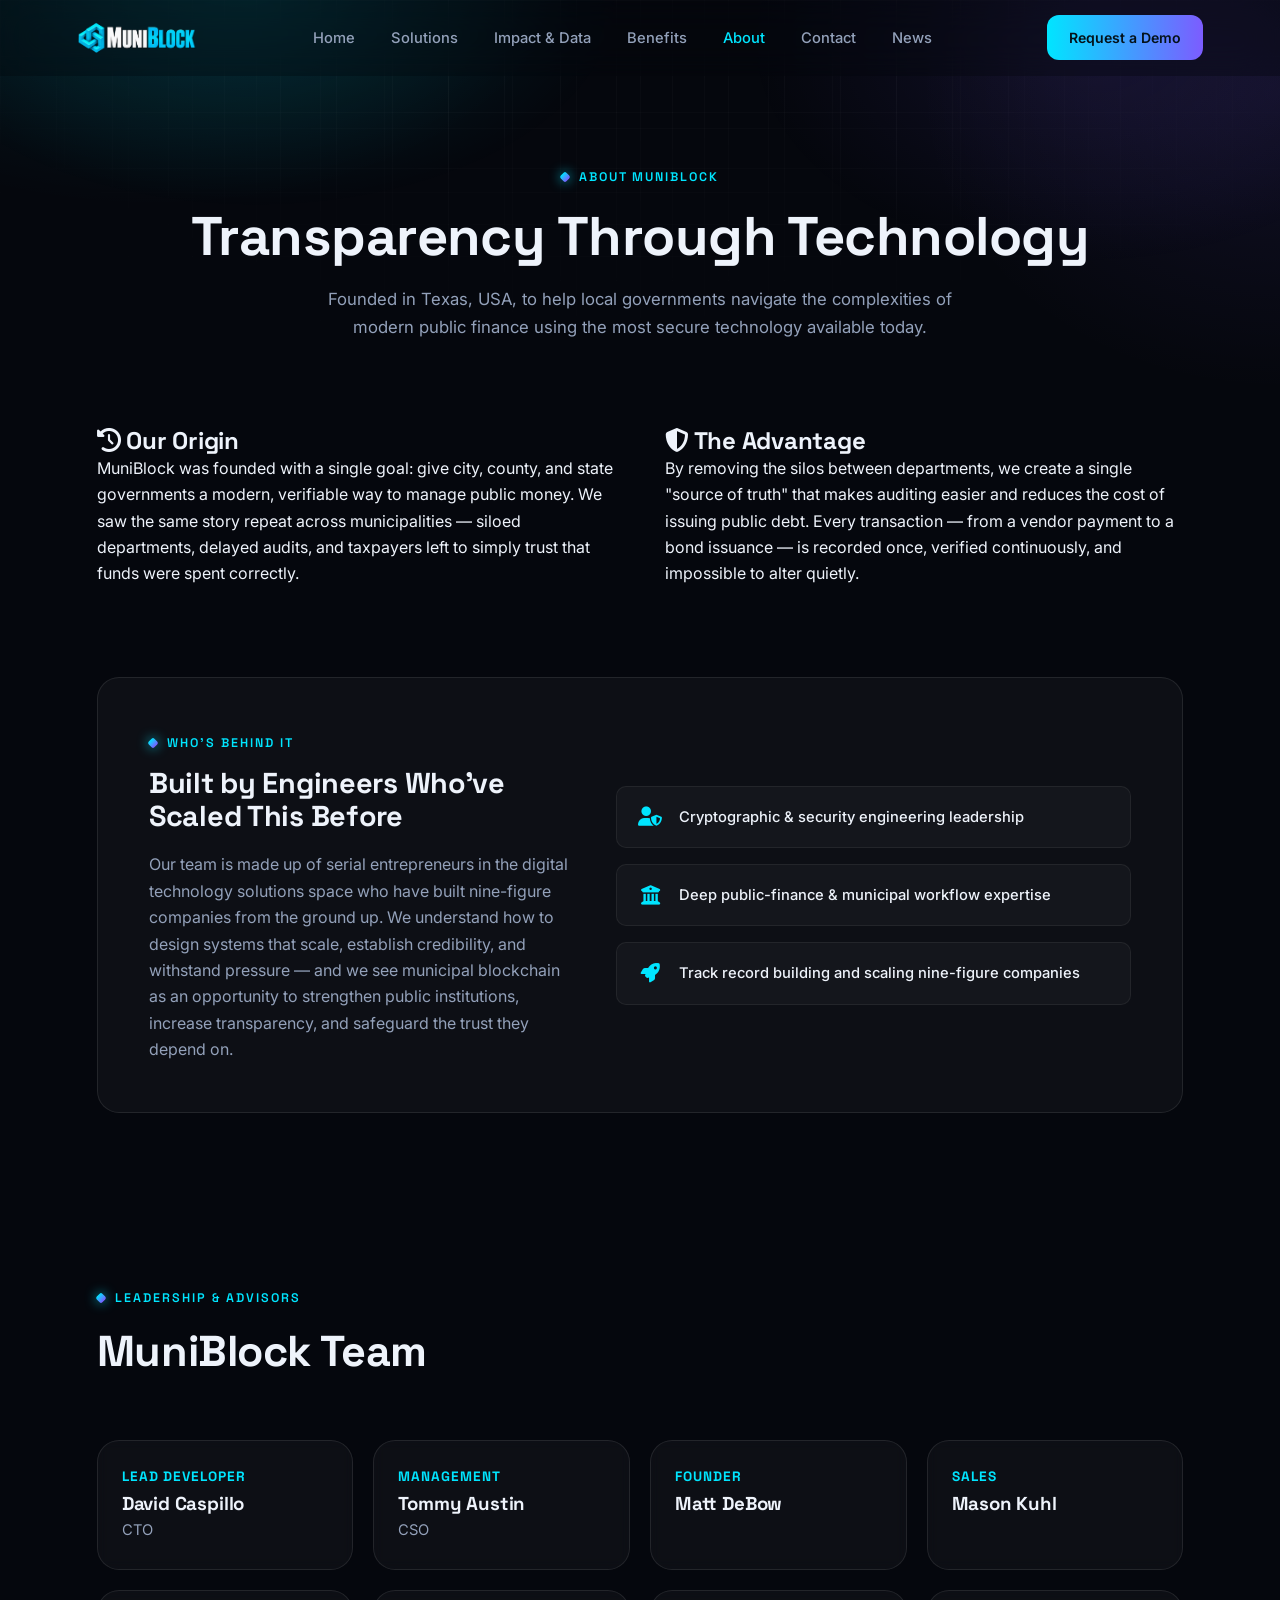
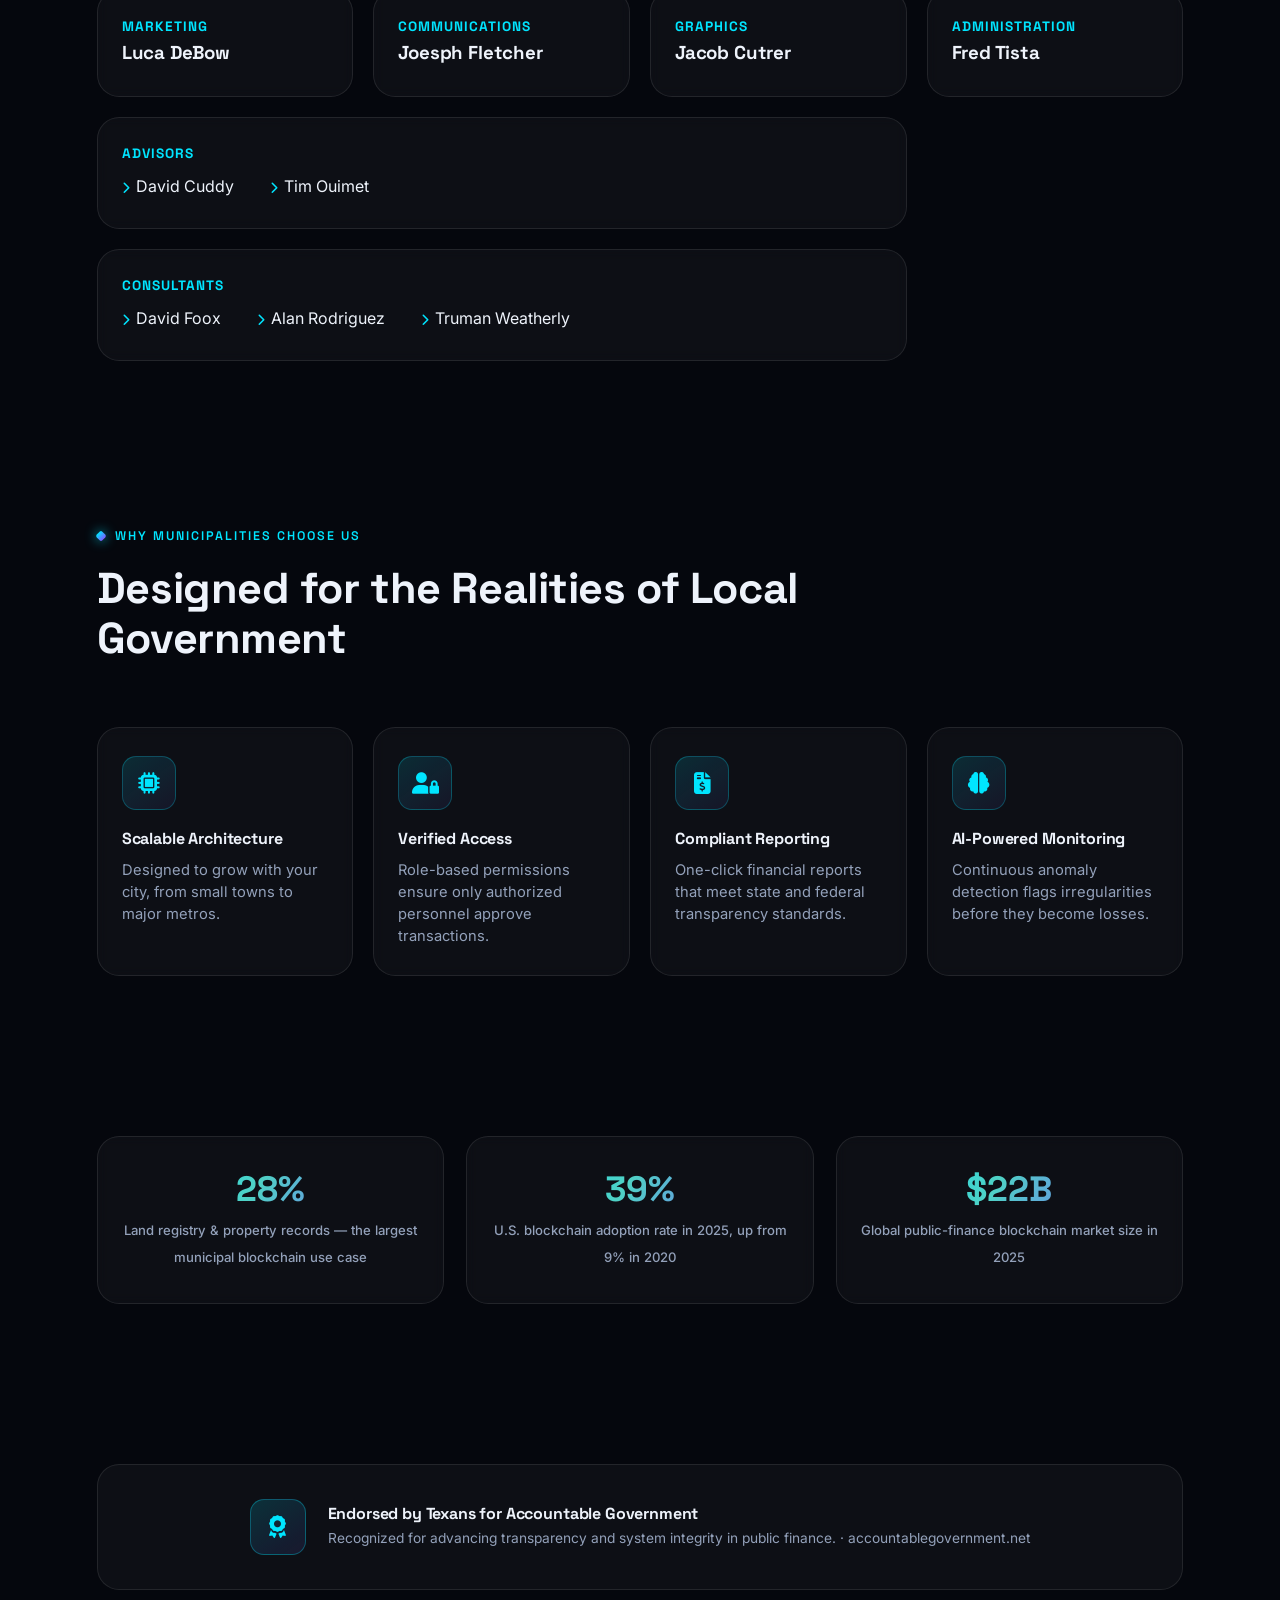
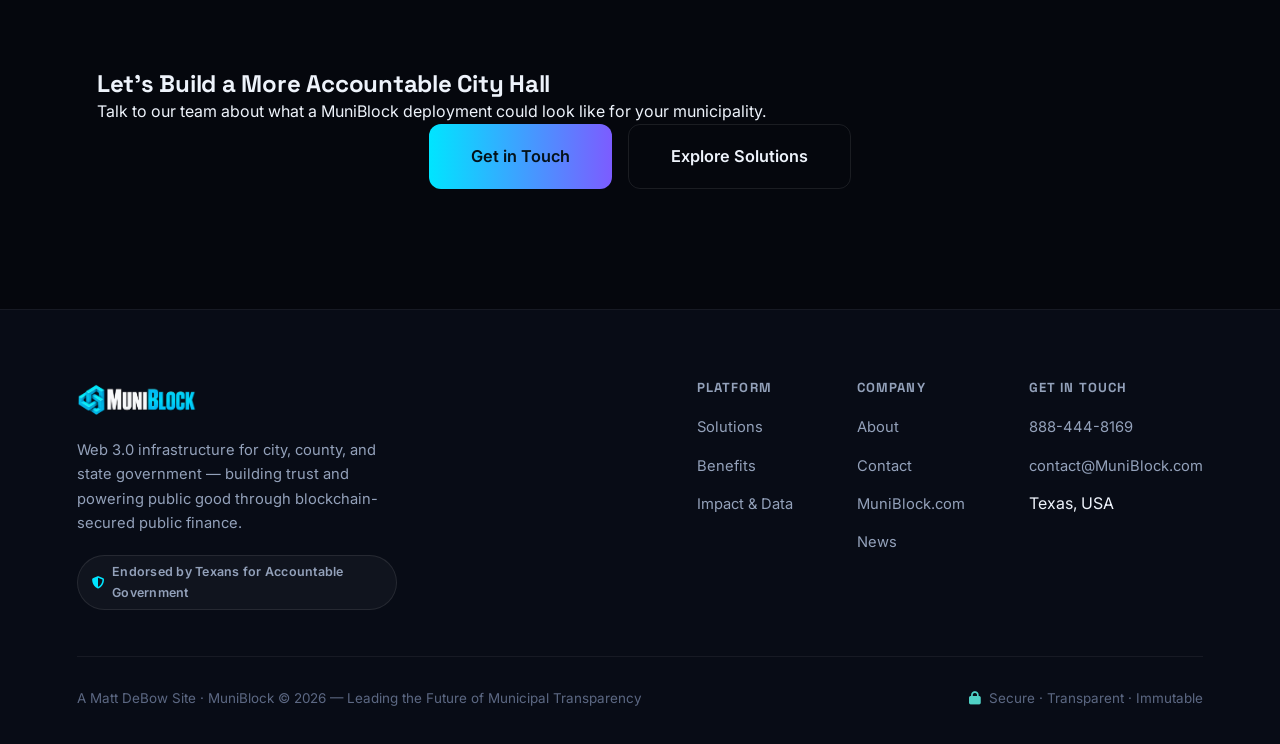
==== commit 00078f2a: "changes" ====
--- a/about.html
+++ b/about.html
@@ -59,7 +59,8 @@
             <div class="advantage-grid reveal-stagger">
                 <div class="card">
                     <h4 style="color:var(--cyan); font-size:0.85rem; text-transform:uppercase; letter-spacing:1px; margin-bottom:8px;">Lead Developer</h4>
-                    <h3 style="margin-bottom:4px;">David Caspillo (CTO)</h3>
+                    <h3 style="margin-bottom:4px;">David Caspillo</h3>
+                    <p style="color:var(--text-dim); font-size:0.92rem;">CTO</p>
                 </div>
                 <div class="card">
                     <h4 style="color:var(--cyan); font-size:0.85rem; text-transform:uppercase; letter-spacing:1px; margin-bottom:8px;">Management</h4>
@@ -92,14 +93,14 @@
                 </div>
                 <div class="card consultants-card">
                     <h4 style="color:var(--cyan); font-size:0.85rem; text-transform:uppercase; letter-spacing:1px; margin-bottom:12px;">Advisors</h4>
-                    <ul style="list-style:none; padding:0; margin:0; display:grid; grid-template-columns: repeat(auto-fit, minmax(180px, 1fr)); gap:8px; color:var(--text);">
+                    <ul style="list-style:none; padding:0; margin:0; display:flex; flex-wrap:wrap; gap:12px 36px; color:var(--text);">
                         <li><i class="fas fa-chevron-right" style="color:var(--cyan); font-size:0.75rem; margin-right:6px;"></i>David Cuddy</li>
                         <li><i class="fas fa-chevron-right" style="color:var(--cyan); font-size:0.75rem; margin-right:6px;"></i>Tim Ouimet</li>
                     </ul>
                 </div>
                 <div class="card consultants-card">
                     <h4 style="color:var(--cyan); font-size:0.85rem; text-transform:uppercase; letter-spacing:1px; margin-bottom:12px;">Consultants</h4>
-                    <ul style="list-style:none; padding:0; margin:0; display:grid; grid-template-columns: repeat(auto-fit, minmax(180px, 1fr)); gap:8px; color:var(--text);">
+                    <ul style="list-style:none; padding:0; margin:0; display:flex; flex-wrap:wrap; gap:12px 36px; color:var(--text);">
                         <li><i class="fas fa-chevron-right" style="color:var(--cyan); font-size:0.75rem; margin-right:6px;"></i>David Foox</li>
                         <li><i class="fas fa-chevron-right" style="color:var(--cyan); font-size:0.75rem; margin-right:6px;"></i>Alan Rodriguez</li>
                         <li><i class="fas fa-chevron-right" style="color:var(--cyan); font-size:0.75rem; margin-right:6px;"></i>Truman Weatherly</li>
